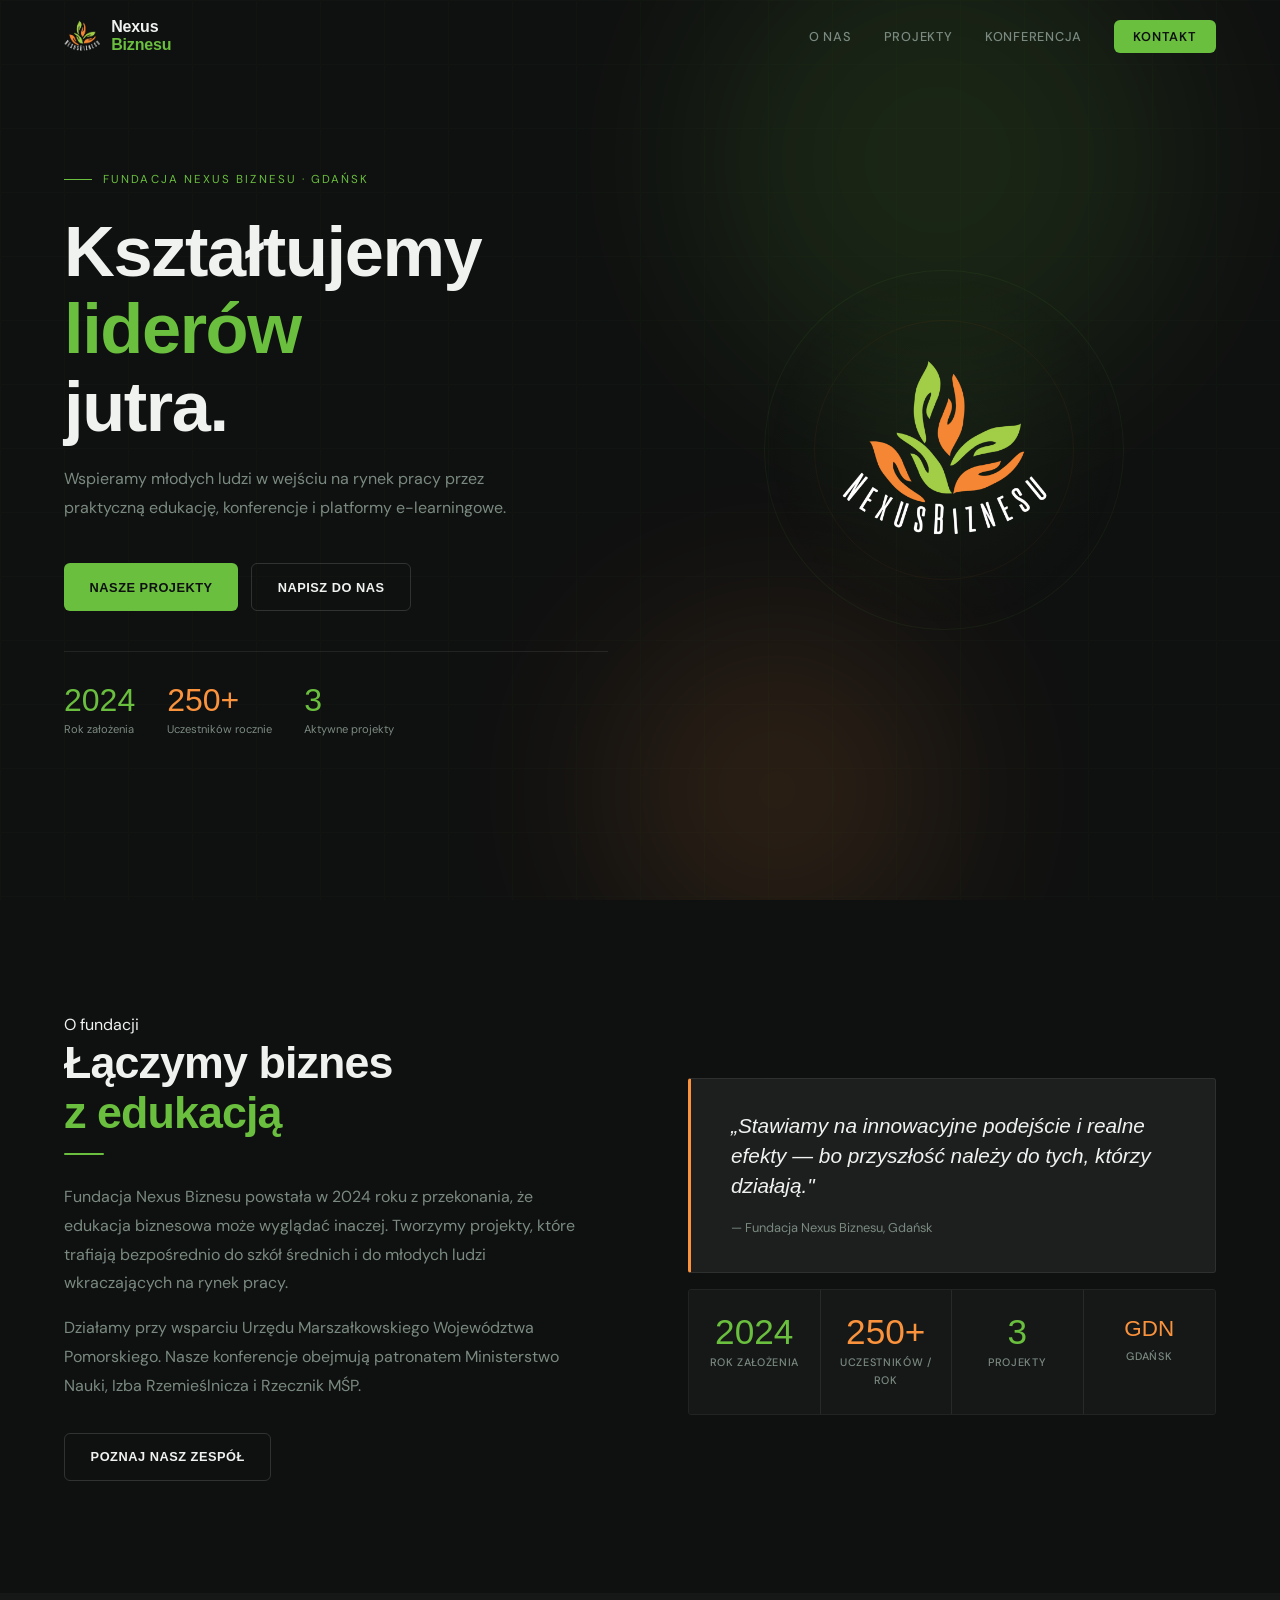
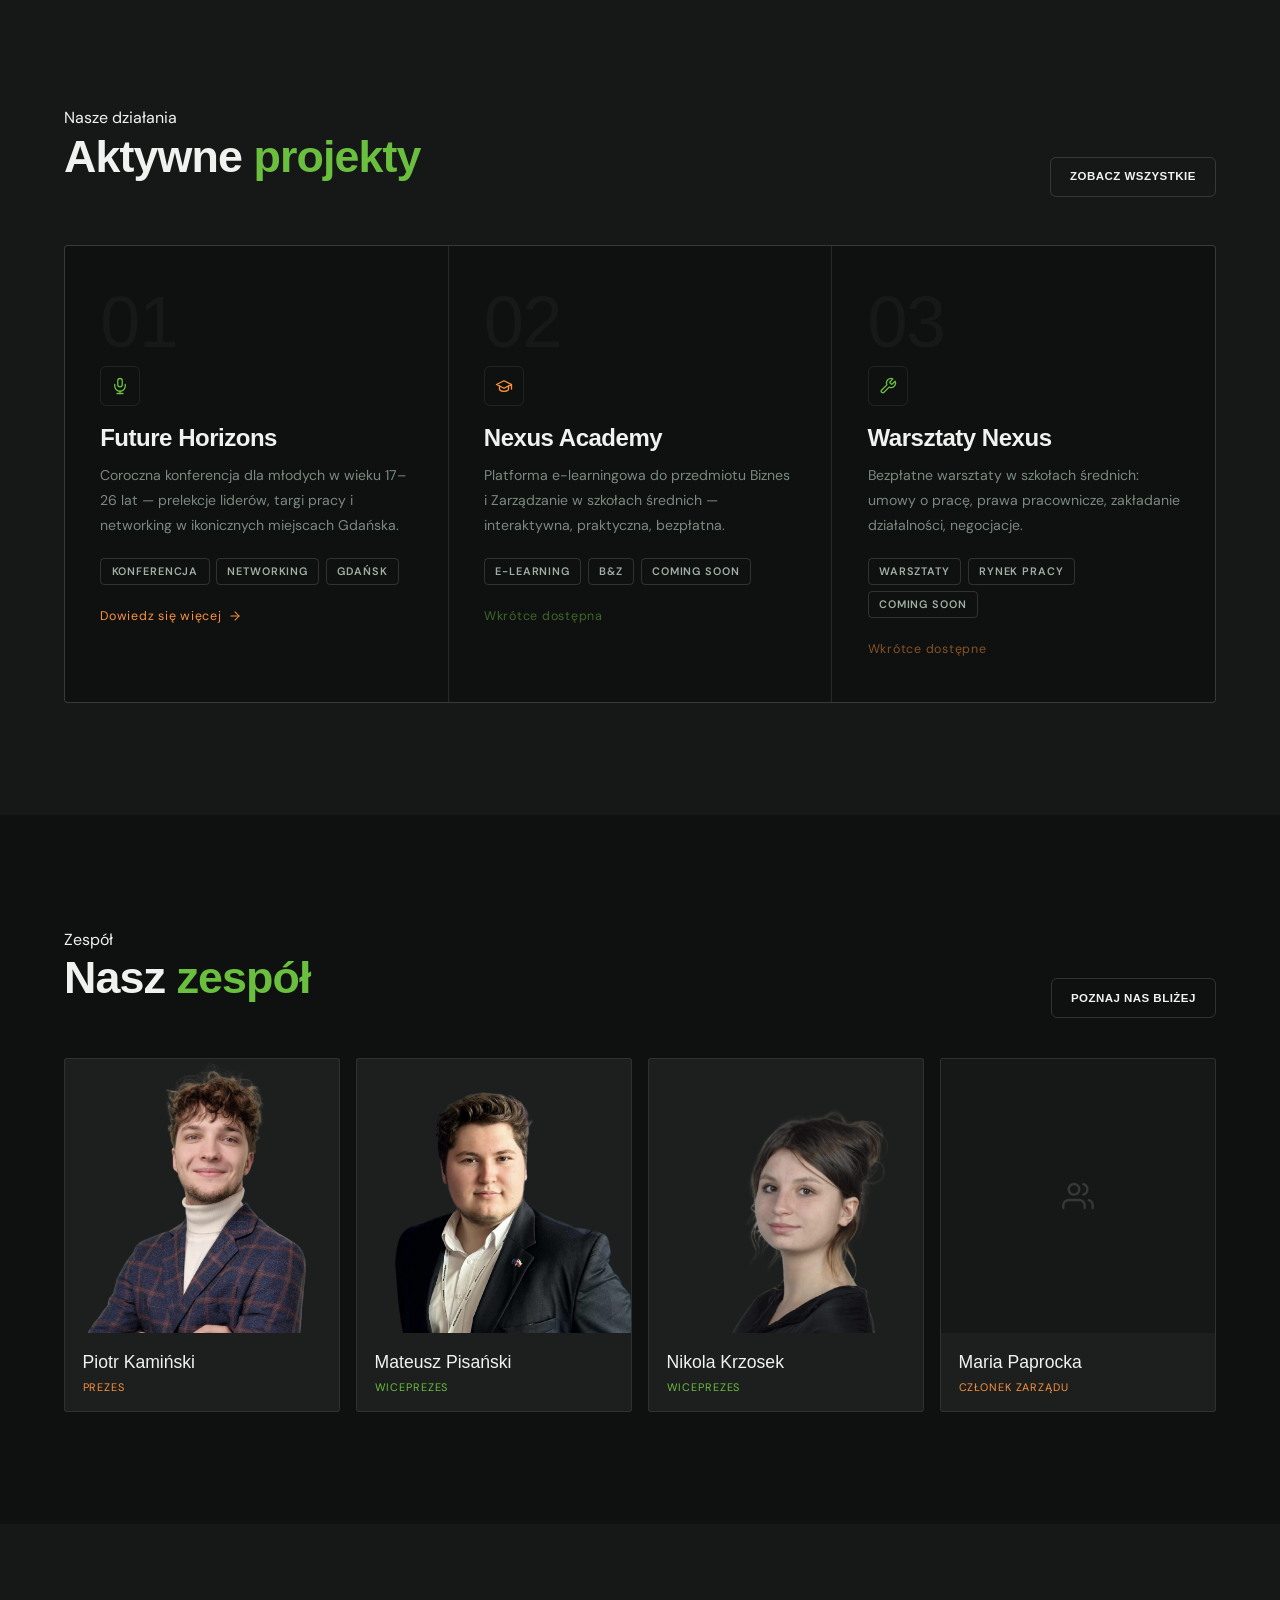
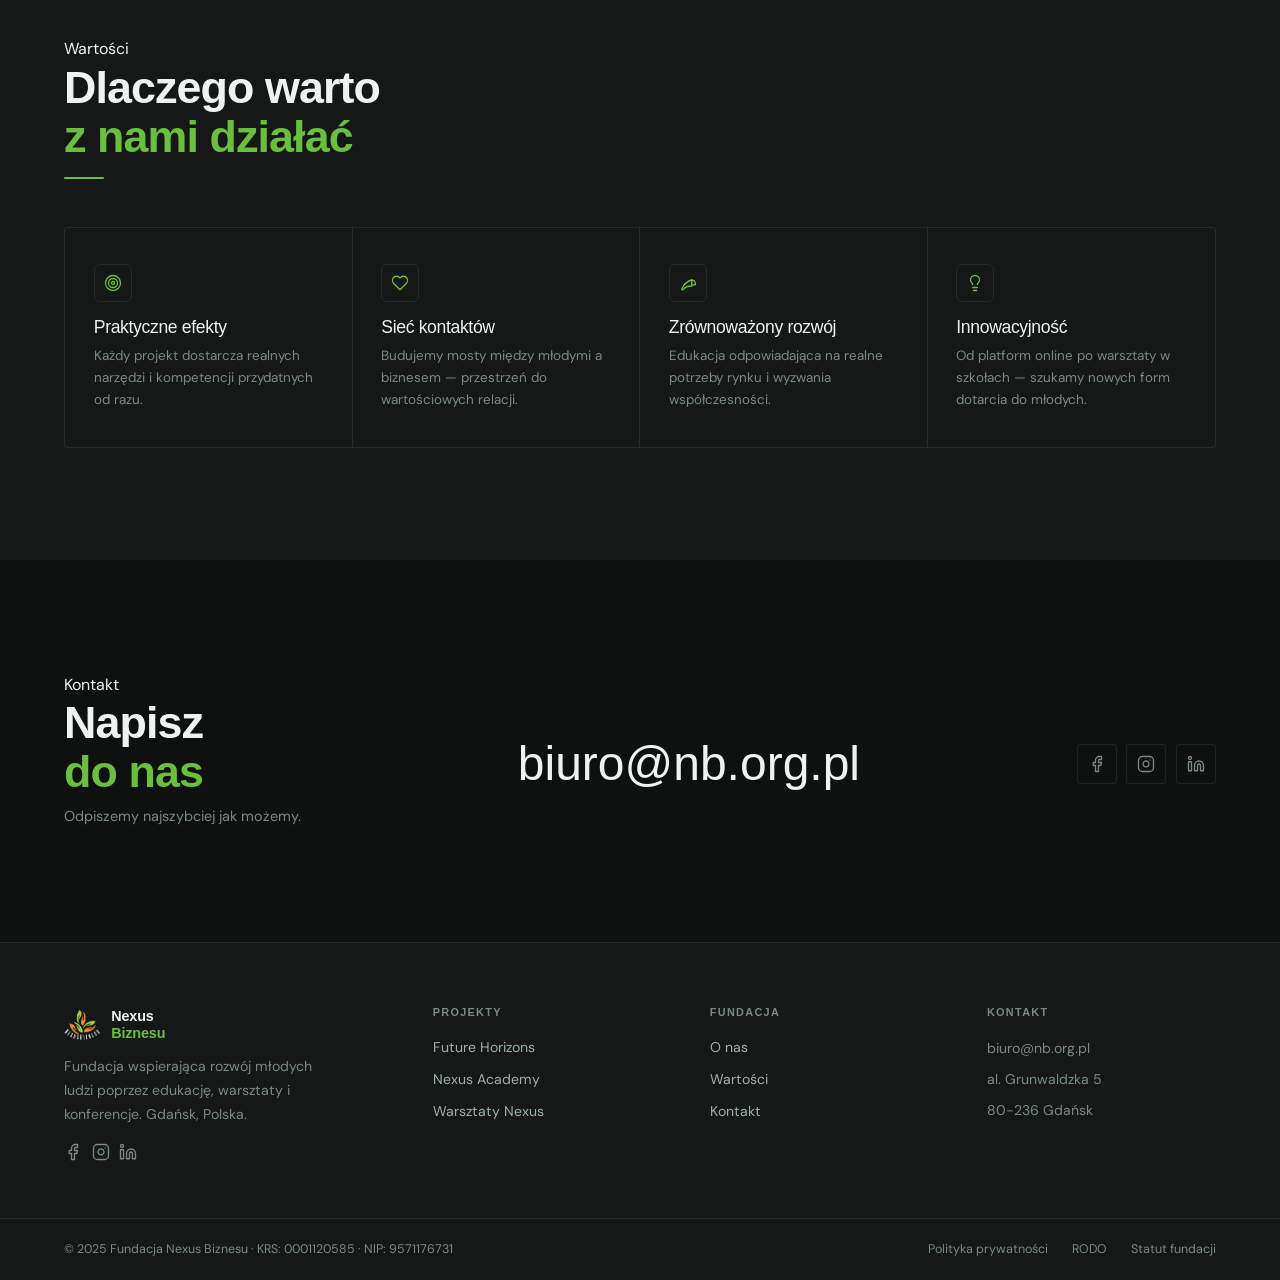
==== index.html @ d084f1e7 "visibility changes" ====
<!DOCTYPE html>
<html lang="pl">
<head>
  <meta charset="UTF-8" />
  <meta name="viewport" content="width=device-width, initial-scale=1.0" />
  <meta name="description" content="Kształtujemy liderów jutra poprzez praktyczną edukację, konferencje i warsztaty. Gdańsk." />
  <title>Fundacja Nexus Biznesu — Fundacja Nexus Biznesu</title>
  <link rel="preconnect" href="https://fonts.googleapis.com" />
  <link rel="preconnect" href="https://fonts.gstatic.com" crossorigin />
  <link href="https://fonts.googleapis.com/css2?family=Cormorant+Garamond:ital,wght@0,300;0,400;0,600;1,300;1,400&family=DM+Sans:opsz,wght@9..40,300;9..40,400;9..40,500&display=swap" rel="stylesheet" />
  <style>
/* ── RESET & VARS ── */
*, *::before, *::after { box-sizing: border-box; margin: 0; padding: 0; }

:root {
  /* Colors */
  --bg:        #0f1010;
  --surface:   #161818;
  --surface2:  #1d1f1f;
  --surface3:  #242626;
  --border:    rgba(255,255,255,0.08);
  --border2:   rgba(255,255,255,0.14);
  --text:      #f0f2f0;
  --muted:     #7a8a80;
  --muted2:    #a0b0a6;
  --green:     #6abf3e;
  --green-hi:  #7ed44e;
  --green-dim: rgba(106,191,62,0.08);
  --orange:    #fb923c;
  --orange-dim:rgba(251,146,60,0.09);

  /* Typography */
  --fd: 'Syne', sans-serif;
  --fb: 'DM Sans', sans-serif;

  /* Spacing */
  --radius: 6px;
  --radius-lg: 10px;
}

html { scroll-behavior: smooth; font-size: 16px; }

body {
  background: var(--bg);
  color: var(--text);
  font-family: var(--fb);
  font-size: 1rem;
  font-weight: 400;
  line-height: 1.65;
  overflow-x: hidden;
  -webkit-font-smoothing: antialiased;
}

::-webkit-scrollbar { width: 3px; }
::-webkit-scrollbar-track { background: var(--bg); }
::-webkit-scrollbar-thumb { background: var(--green); border-radius: 2px; }
::selection { background: var(--green); color: #0f1010; }

/* ── TYPOGRAPHY ── */
h1, h2, h3, h4, h5 { font-family: var(--fd); font-weight: 700; line-height: 1.1; letter-spacing: -.02em; }

h1 { font-size: clamp(2.8rem, 5.5vw, 5rem); margin-bottom: 1.25rem; }
h2 { font-size: clamp(1.9rem, 3.5vw, 2.8rem); margin-bottom: 1rem; }
h3 { font-size: 1.5rem; font-weight: 600; margin-bottom: .75rem; }
h4 { font-size: 1.1rem; font-weight: 600; margin-bottom: .5rem; }

h1 em, h2 em { font-style: normal; color: var(--green); }
h2 em.o { color: var(--orange); }

p { line-height: 1.75; }

/* ── ICON UTIL ── */
.icon {
  display: inline-flex; align-items: center; justify-content: center;
  flex-shrink: 0;
}
.icon svg {
  width: 100%; height: 100%;
  stroke: currentColor; fill: none;
  stroke-width: 1.75; stroke-linecap: round; stroke-linejoin: round;
}

/* ── NAV ── */
nav {
  position: fixed; top: 0; left: 0; right: 0; z-index: 200;
  display: flex; align-items: center; justify-content: space-between;
  padding: 1.1rem 4rem;
  transition: background .35s, border-color .35s, padding .25s;
  border-bottom: 1px solid transparent;
}
nav.scrolled {
  background: rgba(15,16,16,.95);
  backdrop-filter: blur(16px);
  border-bottom-color: var(--border);
  padding: .85rem 4rem;
}
.nav-logo { display: flex; align-items: center; gap: .7rem; text-decoration: none; }
.nav-logo img { height: 36px; width: 36px; object-fit: contain; transition: height .25s; }
nav.scrolled .nav-logo img { height: 30px; width: 30px; }
.nav-logo-text {
  font-family: var(--fd); font-size: 1rem; font-weight: 700;
  letter-spacing: -.01em; color: var(--text); line-height: 1.15;
}
.nav-logo-text span { color: var(--green); }

.nav-links { display: flex; align-items: center; gap: 2rem; list-style: none; }
.nav-links a {
  color: var(--muted); text-decoration: none;
  font-size: .8rem; font-weight: 500; letter-spacing: .06em; text-transform: uppercase;
  transition: color .2s;
}
.nav-links a:hover, .nav-links a.active { color: var(--text); }
.nav-links a.active { color: var(--green); }
.nav-cta {
  color: var(--text) !important;
  background: var(--green);
  padding: .5rem 1.2rem !important;
  border-radius: var(--radius) !important;
  color: #0f1010 !important;
  font-weight: 600 !important;
  transition: background .2s, transform .2s !important;
}
.nav-cta:hover { background: var(--green-hi) !important; transform: translateY(-1px); }

.hamburger { display: none; flex-direction: column; gap: 5px; cursor: pointer; background: none; border: none; padding: 4px; }
.hamburger span { width: 22px; height: 1.5px; background: var(--text); display: block; transition: .3s; }
.hamburger.open span:nth-child(1) { transform: rotate(45deg) translate(4px,4.5px); }
.hamburger.open span:nth-child(2) { opacity: 0; }
.hamburger.open span:nth-child(3) { transform: rotate(-45deg) translate(4px,-4.5px); }

.mobile-menu {
  display: none; position: fixed; inset: 0; z-index: 190;
  background: var(--bg); padding: 6rem 2rem 2rem;
  flex-direction: column;
}
.mobile-menu.open { display: flex; }
.mobile-menu a {
  color: var(--text); text-decoration: none;
  font-family: var(--fd); font-size: 2rem; font-weight: 700;
  padding: 1rem 0; border-bottom: 1px solid var(--border);
  transition: color .2s;
}
.mobile-menu a:hover { color: var(--green); }

/* ── LAYOUT ── */
.section { padding: 7rem 4rem; }
.section-alt { background: var(--surface); }

/* Eyebrow label */
.label {
  display: inline-flex; align-items: center; gap: .5rem;
  font-family: var(--fd); font-size: .7rem; font-weight: 700;
  letter-spacing: .14em; text-transform: uppercase;
  color: var(--green); margin-bottom: 1rem;
}
.label::before { content: ''; width: 18px; height: 1.5px; background: var(--green); flex-shrink: 0; }
.label.o { color: var(--orange); }
.label.o::before { background: var(--orange); }

.rule { width: 40px; height: 2px; background: var(--green); margin: 1rem 0 1.75rem; border-radius: 1px; }
.rule.o { background: var(--orange); }

/* ── BUTTONS ── */
.btn {
  display: inline-flex; align-items: center; gap: .5rem;
  text-decoration: none; font-family: var(--fd); font-size: .8rem;
  font-weight: 700; letter-spacing: .04em; text-transform: uppercase;
  padding: .8rem 1.6rem; border-radius: var(--radius);
  transition: all .2s; cursor: pointer; border: none; white-space: nowrap;
}
.btn-green  { background: var(--green); color: #0f1010; }
.btn-green:hover  { background: var(--green-hi); transform: translateY(-1px); box-shadow: 0 6px 20px rgba(106,191,62,.2); }
.btn-orange { background: var(--orange); color: #0f1010; }
.btn-orange:hover { background: #fba870; transform: translateY(-1px); box-shadow: 0 6px 20px rgba(251,146,60,.25); }
.btn-ghost  { background: transparent; color: var(--text); border: 1px solid var(--border2); }
.btn-ghost:hover  { border-color: var(--muted); background: var(--surface2); }
.btn-outline-green { background: transparent; color: var(--green); border: 1px solid rgba(106,191,62,.35); }
.btn-outline-green:hover { background: var(--green-dim); }

/* ── TAG CHIP ── */
.tag {
  display: inline-block; font-size: .68rem; font-weight: 600;
  letter-spacing: .08em; text-transform: uppercase;
  padding: .22rem .65rem; border: 1px solid var(--border2);
  border-radius: 4px; color: var(--muted2);
}

/* ── PAGE HERO (subpages) ── */
.page-hero { padding: 10rem 4rem 5rem; position: relative; overflow: hidden; }
.page-hero-bg { position: absolute; inset: 0; }
.page-hero-grid {
  position: absolute; inset: 0; opacity: .025;
  background-image:
    linear-gradient(var(--green) 1px, transparent 1px),
    linear-gradient(90deg, var(--green) 1px, transparent 1px);
  background-size: 48px 48px;
}
.page-hero-inner { position: relative; z-index: 2; max-width: 720px; }
.breadcrumb {
  display: flex; align-items: center; gap: .5rem;
  font-size: .75rem; font-weight: 500; letter-spacing: .06em; text-transform: uppercase;
  color: var(--muted); margin-bottom: 1.5rem;
}
.breadcrumb a { color: var(--muted); text-decoration: none; transition: color .2s; }
.breadcrumb a:hover { color: var(--green); }
.breadcrumb .sep { color: var(--border2); }

/* ── CARD BASE ── */
.card {
  background: var(--surface2); border: 1px solid var(--border);
  border-radius: var(--radius-lg); transition: border-color .25s, transform .25s;
}
.card:hover { border-color: var(--border2); }

/* ── SOC ICON BTN ── */
.soc-icon-btn {
  display: flex; align-items: center; justify-content: center;
  width: 38px; height: 38px;
  border: 1px solid var(--border); border-radius: var(--radius);
  color: var(--muted); text-decoration: none; transition: all .2s;
}
.soc-icon-btn:hover { border-color: var(--green); color: var(--green); background: var(--green-dim); }

/* ── STAT BOX ── */
.stat-num { font-family: var(--fd); font-size: 2.4rem; font-weight: 700; color: var(--green); line-height: 1; }
.stat-num.o { color: var(--orange); }
.stat-lbl { font-size: .72rem; font-weight: 500; color: var(--muted); margin-top: .3rem; letter-spacing: .06em; text-transform: uppercase; }

/* ── FOOTER ── */
footer { background: var(--surface); border-top: 1px solid var(--border); }
.footer-main {
  display: grid; grid-template-columns: 1.4fr 1fr 1fr 1fr;
  gap: 3rem; padding: 4rem 4rem 3rem;
}
.footer-brand p { font-size: .88rem; color: var(--muted); line-height: 1.7; max-width: 260px; margin-top: .8rem; }
.footer-col h5 {
  font-family: var(--fd); font-size: .68rem; font-weight: 700;
  text-transform: uppercase; letter-spacing: .12em;
  color: var(--muted); margin-bottom: 1.1rem;
}
.footer-col a {
  display: block; color: var(--muted2); text-decoration: none;
  font-size: .88rem; margin-bottom: .55rem; transition: color .2s;
}
.footer-col a:hover { color: var(--green); }
.footer-col p { font-size: .88rem; color: var(--muted); margin-bottom: .4rem; }
.footer-bottom {
  padding: 1.25rem 4rem; border-top: 1px solid var(--border);
  display: flex; justify-content: space-between; align-items: center;
  flex-wrap: wrap; gap: 1rem;
}
.footer-bottom p { font-size: .78rem; color: var(--muted); }
.footer-legal { display: flex; gap: 1.5rem; }
.footer-legal a { font-size: .78rem; color: var(--muted); text-decoration: none; transition: color .2s; }
.footer-legal a:hover { color: var(--text); }

/* ── ANIMATIONS ── */
.reveal { opacity: 0; transform: translateY(24px); transition: opacity .7s cubic-bezier(.22,1,.36,1), transform .7s cubic-bezier(.22,1,.36,1); }
.reveal.d1 { transition-delay: .1s; }
.reveal.d2 { transition-delay: .2s; }
.reveal.d3 { transition-delay: .3s; }
.reveal.d4 { transition-delay: .4s; }
.reveal.visible { opacity: 1; transform: translateY(0); }

/* ── RESPONSIVE ── */
@media (max-width: 1024px) {
  .footer-main { grid-template-columns: 1fr 1fr; }
}
@media (max-width: 900px) {
  nav { padding: 1rem 1.5rem; }
  nav.scrolled { padding: .75rem 1.5rem; }
  .nav-links { display: none; }
  .hamburger { display: flex; }
  .section { padding: 5rem 1.5rem; }
  .page-hero { padding: 8rem 1.5rem 4rem; }
  .footer-main { grid-template-columns: 1fr 1fr; padding: 3rem 1.5rem; }
  .footer-bottom { padding: 1.25rem 1.5rem; flex-direction: column; align-items: flex-start; }
}
@media (max-width: 540px) {
  .footer-main { grid-template-columns: 1fr; }
}


#hero { min-height:100vh; position:relative; display:flex; align-items:center; padding:0 4rem; overflow:hidden; }
.orb { position:absolute; border-radius:50%; filter:blur(90px); opacity:.12; pointer-events:none; }
.orb-1 { width:480px;height:480px;background:var(--green);top:-80px;right:8%; animation:drift1 14s ease-in-out infinite; }
.orb-2 { width:340px;height:340px;background:var(--orange);bottom:-60px;right:26%; animation:drift2 18s ease-in-out infinite; }
@keyframes drift1{0%,100%{transform:translate(0,0)}50%{transform:translate(28px,-38px)}}
@keyframes drift2{0%,100%{transform:translate(0,0)}50%{transform:translate(-38px,28px)}}
.hero-grid { position:absolute;inset:0;opacity:.018;background-image:linear-gradient(rgba(106,191,62,1) 1px,transparent 1px),linear-gradient(90deg,rgba(106,191,62,1) 1px,transparent 1px);background-size:64px 64px; }
.hero-inner { position:relative;z-index:2;display:grid;grid-template-columns:1fr 1fr;gap:4rem;align-items:center;max-width:1200px;width:100%; }
.hero-eyebrow { display:inline-flex;align-items:center;gap:.7rem;font-size:.72rem;letter-spacing:.18em;text-transform:uppercase;color:var(--green);margin-bottom:1.5rem; }
.hero-eyebrow::before { content:'';width:28px;height:1px;background:var(--green); }
.hero-desc { font-size:1rem;color:var(--muted);max-width:460px;line-height:1.8;margin-bottom:2.5rem; }
.hero-actions { display:flex;gap:.8rem;flex-wrap:wrap; }
.hero-logo-wrap { display:flex;align-items:center;justify-content:center;position:relative; }
.hero-logo-bg { position:absolute;width:360px;height:360px;border-radius:50%;background:radial-gradient(circle,rgba(106,191,62,.06) 0%,transparent 70%);border:1px solid rgba(106,191,62,.07);animation:pulse 5s ease-in-out infinite; }
.hero-logo-bg2 { position:absolute;width:260px;height:260px;border-radius:50%;border:1px solid rgba(232,98,26,.06);animation:pulse 7s ease-in-out infinite reverse; }
@keyframes pulse{0%,100%{transform:scale(1)}50%{transform:scale(1.04)}}
.hero-logo-img { width:210px;height:210px;object-fit:contain;position:relative;z-index:2; }
.hero-stats { display:flex;gap:2rem;margin-top:2.5rem;padding-top:2rem;border-top:1px solid var(--border);flex-wrap:wrap; }
.hero-stat-num { font-family:var(--fd);font-size:2rem;font-weight:300;color:var(--green);line-height:1; }
.hero-stat-num.o { color:var(--orange); }
.hero-stat-label { font-size:.7rem;color:var(--muted);margin-top:.2rem; }

.about-grid { display:grid;grid-template-columns:1fr 1fr;gap:6rem;align-items:center; }
.about-body p { color:var(--muted);margin-bottom:1rem;line-height:1.8; }
.about-body p:last-of-type { margin-bottom:2rem; }
.about-quote-card { background:var(--surface2);border:1px solid var(--border);border-left:3px solid var(--orange);padding:2rem 2rem 2rem 2.5rem;border-radius:3px; }
.about-quote-card blockquote { font-family:var(--fd);font-size:1.3rem;font-style:italic;font-weight:300;line-height:1.45;color:var(--text);margin-bottom:.8rem; }
.about-quote-card cite { font-size:.8rem;color:var(--muted);font-style:normal; }
.stats-row { display:grid;grid-template-columns:repeat(4,1fr);border:1px solid var(--border);border-radius:3px;overflow:hidden;margin-top:1rem; }
.stat-box { padding:1.5rem 1rem;text-align:center;background:var(--surface);border-right:1px solid var(--border); }
.stat-box:last-child { border-right:none; }
.stat-num { font-family:var(--fd);font-size:2.2rem;font-weight:300;color:var(--green);line-height:1; }
.stat-num.o { color:var(--orange); }
.stat-lbl { font-size:.68rem;color:var(--muted);margin-top:.3rem;letter-spacing:.06em; }

.projects-grid { display:grid;grid-template-columns:repeat(3,1fr);gap:1px;background:var(--border);border:1px solid var(--border);border-radius:4px;overflow:hidden; }
.project-card { background:var(--bg);padding:2.5rem 2.2rem;position:relative;overflow:hidden;transition:background .3s; }
.project-card:hover { background:var(--surface2); }
.project-accent-line { position:absolute;top:0;left:0;right:0;height:2px;transform:scaleX(0);transform-origin:left;transition:transform .45s cubic-bezier(.22,1,.36,1); }
.project-card:hover .project-accent-line { transform:scaleX(1); }
.green-line { background:var(--green); } .orange-line { background:var(--orange); }
.project-num { font-family:var(--fd);font-size:4.5rem;font-weight:300;color:rgba(255,255,255,.035);line-height:1;margin-bottom:.5rem;letter-spacing:-.02em; }
.project-icon-wrap { width:40px;height:40px;border:1px solid var(--border);border-radius:6px;display:flex;align-items:center;justify-content:center;color:var(--green);margin-bottom:1.2rem; }
.project-card p { color:var(--muted);font-size:.88rem;line-height:1.75; }
.project-tags { display:flex;flex-wrap:wrap;gap:.4rem;margin-top:1.3rem; }
.project-link { display:inline-flex;align-items:center;gap:.4rem;margin-top:1.3rem;font-size:.78rem;text-decoration:none;letter-spacing:.06em;transition:gap .25s; }
.project-link.g { color:var(--green); } .project-link.o { color:var(--orange); }
.project-link:hover { gap:.7rem; }

.values-grid { display:grid;grid-template-columns:repeat(4,1fr);gap:0;border:1px solid var(--border);border-radius:3px;overflow:hidden;margin-top:3rem; }
.value-card { padding:2.2rem 1.8rem;border-right:1px solid var(--border);transition:background .3s; }
.value-card:last-child { border-right:none; }
.value-card:hover { background:var(--surface2); }
.value-icon-wrap { width:38px;height:38px;border:1px solid var(--border);border-radius:6px;display:flex;align-items:center;justify-content:center;color:var(--green);margin-bottom:1rem; }
.value-card h4 { font-family:var(--fd);font-size:1.1rem;font-weight:400;margin-bottom:.5rem; }
.value-card p { font-size:.84rem;color:var(--muted);line-height:1.65; }

.tt-grid { display:grid;grid-template-columns:repeat(4,1fr);gap:1rem;margin-top:2.5rem; }
.tt-card { background:var(--surface2);border:1px solid var(--border);border-radius:3px;overflow:hidden;transition:border-color .3s,transform .3s; }
.tt-card:hover { border-color:rgba(106,191,62,.3);transform:translateY(-3px); }
.tt-photo { width:100%;aspect-ratio:1/1;object-fit:cover;object-position:top;display:block;filter:grayscale(15%);transition:filter .3s; }
.tt-ph { width:100%;aspect-ratio:1/1;background:var(--surface);display:flex;align-items:center;justify-content:center;color:var(--border2); }
.tt-wrap { overflow:hidden; }
.tt-card:hover .tt-photo { filter:grayscale(0); }
.tt-info { padding:.9rem 1.1rem; }
.tt-name { font-family:var(--fd);font-size:1.1rem;font-weight:400;margin-bottom:.15rem; }
.tt-role { font-size:.68rem;color:var(--green);letter-spacing:.08em;text-transform:uppercase; }
.tt-role.o { color:var(--orange); }

.contact-strip { display:flex;align-items:center;justify-content:space-between;gap:2rem;flex-wrap:wrap; }
.contact-email-big { font-family:var(--fd);font-size:clamp(1.8rem,4vw,3rem);font-weight:300;color:var(--text);text-decoration:none;transition:color .2s; }
.contact-email-big:hover { color:var(--green); }
.soc-icon-row { display:flex;gap:.6rem; }
.soc-icon-btn { display:flex;align-items:center;justify-content:center;width:40px;height:40px;border:1px solid var(--border);border-radius:3px;color:var(--muted);text-decoration:none;transition:all .2s; }
.soc-icon-btn:hover { border-color:var(--green);color:var(--green); }

@media(max-width:900px){
  #hero{padding:0 1.5rem;}
  .hero-inner{grid-template-columns:1fr;gap:2.5rem;padding-top:6rem;}
  .hero-logo-wrap{order:-1;}.hero-logo-img{width:140px;height:140px;}
  .hero-logo-bg{width:220px;height:220px;}.hero-logo-bg2{width:160px;height:160px;}
  .about-grid{grid-template-columns:1fr;gap:3rem;}
  .projects-grid{grid-template-columns:1fr;}
  .values-grid{grid-template-columns:1fr 1fr;}
  .stats-row{grid-template-columns:1fr 1fr;}
  .tt-grid{grid-template-columns:1fr 1fr;}
  .contact-strip{flex-direction:column;align-items:flex-start;}
}
@media(max-width:540px){h1{font-size:2.6rem;}.values-grid{grid-template-columns:1fr;}.hero-logo-img{width:110px;height:110px;}}

  </style>
</head>
<body>
<nav id="navbar">
  <a href="index.html" class="nav-logo">
    <img src="img/logo-light.png" alt="Nexus Biznesu logo" />
    <div class="nav-logo-text">Nexus<br><span>Biznesu</span></div>
  </a>
  <ul class="nav-links">
    <li><a href="o-nas.html">O nas</a></li>
    <li><a href="projekty.html">Projekty</a></li>
    <li><a href="future-horizons.html">Konferencja</a></li>
    <li><a href="kontakt.html" class="nav-cta">Kontakt</a></li>
  </ul>
  <button class="hamburger" id="hamburger" aria-label="Menu" onclick="toggleNav()">
    <span></span><span></span><span></span>
  </button>
</nav>
<div class="mobile-menu" id="mobileMenu">
  <a href="index.html" onclick="closeNav()">Strona główna</a>
  <a href="o-nas.html" onclick="closeNav()">O nas</a>
  <a href="projekty.html" onclick="closeNav()">Projekty</a>
  <a href="future-horizons.html" onclick="closeNav()">Konferencja</a>
  <a href="kontakt.html" onclick="closeNav()">Kontakt</a>
</div>

<section id="hero">
  <div class="orb orb-1"></div><div class="orb orb-2"></div>
  <div class="hero-grid"></div>
  <div class="hero-inner">
    <div>
      <div class="hero-eyebrow reveal">Fundacja Nexus Biznesu · Gdańsk</div>
      <h1 class="reveal d1">Kształtujemy<br><em>liderów</em><br>jutra.</h1>
      <p class="hero-desc reveal d2">Wspieramy młodych ludzi w wejściu na rynek pracy przez praktyczną edukację, konferencje i platformy e-learningowe.</p>
      <div class="hero-actions reveal d3">
        <a href="projekty.html" class="btn btn-green">Nasze projekty</a>
        <a href="kontakt.html" class="btn btn-ghost">Napisz do nas</a>
      </div>
      <div class="hero-stats reveal d4">
        <div><div class="hero-stat-num">2024</div><div class="hero-stat-label">Rok założenia</div></div>
        <div><div class="hero-stat-num o">250+</div><div class="hero-stat-label">Uczestników rocznie</div></div>
        <div><div class="hero-stat-num">3</div><div class="hero-stat-label">Aktywne projekty</div></div>
      </div>
    </div>
    <div class="hero-logo-wrap reveal d2">
      <div class="hero-logo-bg"></div><div class="hero-logo-bg2"></div>
      <img src="img/logo-light.png" alt="Nexus Biznesu" class="hero-logo-img" />
    </div>
  </div>
</section>

<section id="about" class="section">
  <div class="about-grid">
    <div class="about-body">
      <span class="section-eyebrow reveal">O fundacji</span>
      <h2 class="reveal d1">Łączymy biznes<br><em>z edukacją</em></h2>
      <div class="rule reveal d1"></div>
      <p class="reveal d2">Fundacja Nexus Biznesu powstała w 2024 roku z przekonania, że edukacja biznesowa może wyglądać inaczej. Tworzymy projekty, które trafiają bezpośrednio do szkół średnich i do młodych ludzi wkraczających na rynek pracy.</p>
      <p class="reveal d2">Działamy przy wsparciu Urzędu Marszałkowskiego Województwa Pomorskiego. Nasze konferencje obejmują patronatem Ministerstwo Nauki, Izba Rzemieślnicza i Rzecznik MŚP.</p>
      <a href="o-nas.html" class="btn btn-ghost reveal d3">Poznaj nasz zespół</a>
    </div>
    <div class="reveal d2">
      <div class="about-quote-card">
        <blockquote>„Stawiamy na innowacyjne podejście i realne efekty — bo przyszłość należy do tych, którzy działają."</blockquote>
        <cite>— Fundacja Nexus Biznesu, Gdańsk</cite>
      </div>
      <div class="stats-row">
        <div class="stat-box"><div class="stat-num">2024</div><div class="stat-lbl">Rok założenia</div></div>
        <div class="stat-box"><div class="stat-num o">250+</div><div class="stat-lbl">Uczestników / rok</div></div>
        <div class="stat-box"><div class="stat-num">3</div><div class="stat-lbl">Projekty</div></div>
        <div class="stat-box"><div class="stat-num o" style="font-size:1.4rem;line-height:1.3">GDN</div><div class="stat-lbl">Gdańsk</div></div>
      </div>
    </div>
  </div>
</section>

<section id="projects" class="section section-alt">
  <div style="display:flex;justify-content:space-between;align-items:flex-end;margin-bottom:3rem;flex-wrap:wrap;gap:1rem;">
    <div>
      <span class="section-eyebrow o reveal">Nasze działania</span>
      <h2 class="reveal d1">Aktywne <em>projekty</em></h2>
    </div>
    <a href="projekty.html" class="btn btn-ghost reveal" style="font-size:.72rem;padding:.6rem 1.2rem;">Zobacz wszystkie</a>
  </div>
  <div class="projects-grid reveal d1">
    <div class="project-card">
      <div class="project-accent-line orange-line"></div>
      <div class="project-num">01</div>
      <div class="project-icon-wrap"><span class="icon" style="width:18px;height:18px"><svg viewBox="0 0 24 24"><rect x="9" y="2" width="6" height="11" rx="3"/><path d="M19 10v2a7 7 0 0 1-14 0v-2"/><line x1="12" y1="19" x2="12" y2="22"/><line x1="8" y1="22" x2="16" y2="22"/></svg></span></div>
      <h3>Future Horizons</h3>
      <p>Coroczna konferencja dla młodych w wieku 17–26 lat — prelekcje liderów, targi pracy i networking w ikonicznych miejscach Gdańska.</p>
      <div class="project-tags"><span class="tag">Konferencja</span><span class="tag">Networking</span><span class="tag">Gdańsk</span></div>
      <a href="future-horizons.html" class="project-link o">Dowiedz się więcej <span class="icon" style="width:14px;height:14px"><svg viewBox="0 0 24 24"><line x1="5" y1="12" x2="19" y2="12"/><polyline points="12 5 19 12 12 19"/></svg></span></a>
    </div>
    <div class="project-card">
      <div class="project-accent-line green-line"></div>
      <div class="project-num">02</div>
      <div class="project-icon-wrap" style="color:var(--orange)"><span class="icon" style="width:18px;height:18px"><svg viewBox="0 0 24 24"><path d="M22 10v6M2 10l10-5 10 5-10 5z"/><path d="M6 12v5c3 3 9 3 12 0v-5"/></svg></span></div>
      <h3>Nexus Academy</h3>
      <p>Platforma e-learningowa do przedmiotu Biznes i Zarządzanie w szkołach średnich — interaktywna, praktyczna, bezpłatna.</p>
      <div class="project-tags"><span class="tag">E-learning</span><span class="tag">B&amp;Z</span><span class="tag">Coming soon</span></div>
      <span class="project-link g" style="cursor:default;opacity:.5;">Wkrótce dostępna</span>
    </div>
    <div class="project-card">
      <div class="project-accent-line orange-line"></div>
      <div class="project-num">03</div>
      <div class="project-icon-wrap"><span class="icon" style="width:18px;height:18px"><svg viewBox="0 0 24 24"><path d="M14.7 6.3a1 1 0 0 0 0 1.4l1.6 1.6a1 1 0 0 0 1.4 0l3.77-3.77a6 6 0 0 1-7.94 7.94l-6.91 6.91a2.12 2.12 0 0 1-3-3l6.91-6.91a6 6 0 0 1 7.94-7.94l-3.76 3.76z"/></svg></span></div>
      <h3>Warsztaty Nexus</h3>
      <p>Bezpłatne warsztaty w szkołach średnich: umowy o pracę, prawa pracownicze, zakładanie działalności, negocjacje.</p>
      <div class="project-tags"><span class="tag">Warsztaty</span><span class="tag">Rynek pracy</span><span class="tag">Coming soon</span></div>
      <span class="project-link o" style="cursor:default;opacity:.5;">Wkrótce dostępne</span>
    </div>
  </div>
</section>

<section class="section">
  <div style="display:flex;justify-content:space-between;align-items:flex-end;margin-bottom:0;flex-wrap:wrap;gap:1rem;">
    <div>
      <span class="section-eyebrow reveal">Zespół</span>
      <h2 class="reveal d1">Nasz <em>zespół</em></h2>
    </div>
    <a href="o-nas.html" class="btn btn-ghost reveal" style="font-size:.72rem;padding:.6rem 1.2rem;">Poznaj nas bliżej</a>
  </div>
  <div class="tt-grid reveal d2">
    <div class="tt-card"><div class="tt-wrap"><img src="img/team_piotr.png" alt="Piotr Kamiński" class="tt-photo" /></div><div class="tt-info"><div class="tt-name">Piotr Kamiński</div><div class="tt-role o">Prezes</div></div></div>
    <div class="tt-card"><div class="tt-wrap"><img src="img/team_mateusz.png" alt="Mateusz Pisański" class="tt-photo" /></div><div class="tt-info"><div class="tt-name">Mateusz Pisański</div><div class="tt-role">Wiceprezes</div></div></div>
    <div class="tt-card"><div class="tt-wrap"><img src="img/team_nikola.png" alt="Nikola Krzosek" class="tt-photo" /></div><div class="tt-info"><div class="tt-name">Nikola Krzosek</div><div class="tt-role">Wiceprezes</div></div></div>
    <div class="tt-card"><div class="tt-wrap"><div class="tt-ph"><span class="icon" style="width:32px;height:32px"><svg viewBox="0 0 24 24"><path d="M17 21v-2a4 4 0 0 0-4-4H5a4 4 0 0 0-4 4v2"/><circle cx="9" cy="7" r="4"/><path d="M23 21v-2a4 4 0 0 0-3-3.87"/><path d="M16 3.13a4 4 0 0 1 0 7.75"/></svg></span></div></div><div class="tt-info"><div class="tt-name">Maria Paprocka</div><div class="tt-role o">Członek Zarządu</div></div></div>
  </div>
</section>

<section id="values" class="section section-alt">
  <div style="max-width:600px">
    <span class="section-eyebrow reveal">Wartości</span>
    <h2 class="reveal d1">Dlaczego warto<br><em class="g">z nami działać</em></h2>
    <div class="rule reveal d1"></div>
  </div>
  <div class="values-grid reveal d2">
    <div class="value-card"><div class="value-icon-wrap"><span class="icon" style="width:18px;height:18px"><svg viewBox="0 0 24 24"><circle cx="12" cy="12" r="10"/><circle cx="12" cy="12" r="6"/><circle cx="12" cy="12" r="2"/></svg></span></div><h4>Praktyczne efekty</h4><p>Każdy projekt dostarcza realnych narzędzi i kompetencji przydatnych od razu.</p></div>
    <div class="value-card"><div class="value-icon-wrap"><span class="icon" style="width:18px;height:18px"><svg viewBox="0 0 24 24"><path d="M20.42 4.58a5.4 5.4 0 0 0-7.65 0l-.77.78-.77-.78a5.4 5.4 0 0 0-7.65 0C1.46 6.7 1.33 10.28 4 13l8 8 8-8c2.67-2.72 2.54-6.3.42-8.42z"/></svg></span></div><h4>Sieć kontaktów</h4><p>Budujemy mosty między młodymi a biznesem — przestrzeń do wartościowych relacji.</p></div>
    <div class="value-card"><div class="value-icon-wrap"><span class="icon" style="width:18px;height:18px"><svg viewBox="0 0 24 24"><path d="M17 8C8 10 5.9 16.17 3.82 19.58A1 1 0 0 0 5 21a1 1 0 0 0 .79-.39C7.81 17.89 11.5 16 17 16V8z"/><path d="M17 8C22 8 22 14 22 14s-4 0-5.34 2"/></svg></span></div><h4>Zrównoważony rozwój</h4><p>Edukacja odpowiadająca na realne potrzeby rynku i wyzwania współczesności.</p></div>
    <div class="value-card"><div class="value-icon-wrap"><span class="icon" style="width:18px;height:18px"><svg viewBox="0 0 24 24"><line x1="9" y1="18" x2="15" y2="18"/><line x1="10" y1="22" x2="14" y2="22"/><path d="M15.09 14c.18-.98.65-1.74 1.41-2.5A4.65 4.65 0 0 0 18 8 6 6 0 0 0 6 8c0 1 .23 2.23 1.5 3.5A4.61 4.61 0 0 1 8.91 14"/></svg></span></div><h4>Innowacyjność</h4><p>Od platform online po warsztaty w szkołach — szukamy nowych form dotarcia do młodych.</p></div>
  </div>
</section>

<section class="section">
  <span class="section-eyebrow o reveal">Kontakt</span>
  <div class="contact-strip reveal d1">
    <div>
      <h2 style="margin-bottom:.5rem;">Napisz<br><em>do nas</em></h2>
      <p style="color:var(--muted);font-size:.9rem;">Odpiszemy najszybciej jak możemy.</p>
    </div>
    <a href="mailto:biuro@nb.org.pl" class="contact-email-big">biuro@nb.org.pl</a>
    <div class="soc-icon-row">
      <a href="https://www.facebook.com/nexusbiznesu" target="_blank" rel="noopener" class="soc-icon-btn" title="Facebook"><span class="icon" style="width:18px;height:18px"><svg viewBox="0 0 24 24"><path d="M18 2h-3a5 5 0 0 0-5 5v3H7v4h3v8h4v-8h3l1-4h-4V7a1 1 0 0 1 1-1h3z"/></svg></span></a>
      <a href="https://www.instagram.com/nexusbiznesu/" target="_blank" rel="noopener" class="soc-icon-btn" title="Instagram"><span class="icon" style="width:18px;height:18px"><svg viewBox="0 0 24 24"><rect x="2" y="2" width="20" height="20" rx="5" ry="5"/><path d="M16 11.37A4 4 0 1 1 12.63 8 4 4 0 0 1 16 11.37z"/><line x1="17.5" y1="6.5" x2="17.51" y2="6.5"/></svg></span></a>
      <a href="https://www.linkedin.com/company/fundacja-nexus-biznesu" target="_blank" rel="noopener" class="soc-icon-btn" title="LinkedIn"><span class="icon" style="width:18px;height:18px"><svg viewBox="0 0 24 24"><path d="M16 8a6 6 0 0 1 6 6v7h-4v-7a2 2 0 0 0-2-2 2 2 0 0 0-2 2v7h-4v-7a6 6 0 0 1 6-6z"/><rect x="2" y="9" width="4" height="12"/><circle cx="4" cy="4" r="2"/></svg></span></a>
    </div>
  </div>
</section>

<footer>
  <div class="footer-main">
    <div class="footer-brand">
      <a href="index.html" class="nav-logo">
        <img src="img/logo-light.png" alt="Nexus Biznesu" style="height:36px;width:36px" />
        <div class="nav-logo-text" style="font-size:.9rem">Nexus<br><span>Biznesu</span></div>
      </a>
      <p>Fundacja wspierająca rozwój młodych ludzi poprzez edukację, warsztaty i konferencje. Gdańsk, Polska.</p>
      <div style="display:flex;gap:.6rem;margin-top:1rem;">
        <a href="https://www.facebook.com/nexusbiznesu" target="_blank" rel="noopener" style="color:var(--muted);transition:color .2s;" onmouseover="this.style.color='var(--green)'" onmouseout="this.style.color='var(--muted)'"><span class="icon" style="width:18px;height:18px"><svg viewBox="0 0 24 24"><path d="M18 2h-3a5 5 0 0 0-5 5v3H7v4h3v8h4v-8h3l1-4h-4V7a1 1 0 0 1 1-1h3z"/></svg></span></a>
        <a href="https://www.instagram.com/nexusbiznesu/" target="_blank" rel="noopener" style="color:var(--muted);transition:color .2s;" onmouseover="this.style.color='var(--green)'" onmouseout="this.style.color='var(--muted)'"><span class="icon" style="width:18px;height:18px"><svg viewBox="0 0 24 24"><rect x="2" y="2" width="20" height="20" rx="5" ry="5"/><path d="M16 11.37A4 4 0 1 1 12.63 8 4 4 0 0 1 16 11.37z"/><line x1="17.5" y1="6.5" x2="17.51" y2="6.5"/></svg></span></a>
        <a href="https://www.linkedin.com/company/fundacja-nexus-biznesu" target="_blank" rel="noopener" style="color:var(--muted);transition:color .2s;" onmouseover="this.style.color='var(--green)'" onmouseout="this.style.color='var(--muted)'"><span class="icon" style="width:18px;height:18px"><svg viewBox="0 0 24 24"><path d="M16 8a6 6 0 0 1 6 6v7h-4v-7a2 2 0 0 0-2-2 2 2 0 0 0-2 2v7h-4v-7a6 6 0 0 1 6-6z"/><rect x="2" y="9" width="4" height="12"/><circle cx="4" cy="4" r="2"/></svg></span></a>
      </div>
    </div>
    <div class="footer-col">
      <h5>Projekty</h5>
      <a href="future-horizons.html">Future Horizons</a>
      <a href="projekty.html#academy">Nexus Academy</a>
      <a href="projekty.html#warsztaty">Warsztaty Nexus</a>
    </div>
    <div class="footer-col">
      <h5>Fundacja</h5>
      <a href="o-nas.html">O nas</a>
      <a href="index.html#values">Wartości</a>
      <a href="kontakt.html">Kontakt</a>
    </div>
    <div class="footer-col">
      <h5>Kontakt</h5>
      <p>biuro@nb.org.pl</p>
      <p>al. Grunwaldzka 5</p>
      <p>80-236 Gdańsk</p>
    </div>
  </div>
  <div class="footer-bottom">
    <p>© 2025 Fundacja Nexus Biznesu · KRS: 0001120585 · NIP: 9571176731</p>
    <div class="footer-legal">
      <a href="polityka-prywatnosci.html">Polityka prywatności</a>
      <a href="rodo.html">RODO</a>
      <a href="https://drive.google.com/file/d/1MvQIoOCnPZ-ViKabMwEKiJpl-vTl_QwC/view?usp=drivesdk" target="_blank" rel="noopener">Statut fundacji</a>
    </div>
  </div>
</footer>
<script>


// ── SCROLL NAV ──
const nav = document.getElementById('navbar');
if (nav) {
  window.addEventListener('scroll', () => nav.classList.toggle('scrolled', window.scrollY > 60));
  nav.classList.toggle('scrolled', window.scrollY > 60);
}

// ── MOBILE NAV ──
function toggleNav() {
  const m = document.getElementById('mobileMenu'), b = document.getElementById('hamburger');
  if (!m || !b) return;
  m.classList.toggle('open'); b.classList.toggle('open');
  document.body.style.overflow = m.classList.contains('open') ? 'hidden' : '';
}
function closeNav() {
  const m = document.getElementById('mobileMenu'), b = document.getElementById('hamburger');
  if (!m || !b) return;
  m.classList.remove('open'); b.classList.remove('open');
  document.body.style.overflow = '';
}

// ── REVEAL ON SCROLL ──
document.addEventListener('DOMContentLoaded', () => {
  const obs = new IntersectionObserver(entries => {
    entries.forEach(e => { if (e.isIntersecting) { e.target.classList.add('visible'); obs.unobserve(e.target); } });
  }, { threshold: 0.1 });
  document.querySelectorAll('.reveal').forEach(el => obs.observe(el));

  setTimeout(() => {
    document.querySelectorAll('.page-hero .reveal, #hero .reveal').forEach(el => el.classList.add('visible'));
  }, 80);

  const page = window.location.pathname.split('/').pop() || 'index.html';
  document.querySelectorAll('.nav-links a, .mobile-menu a').forEach(a => {
    if (a.getAttribute('href') === page) a.classList.add('active');
  });
});


</script>
</body>
</html>
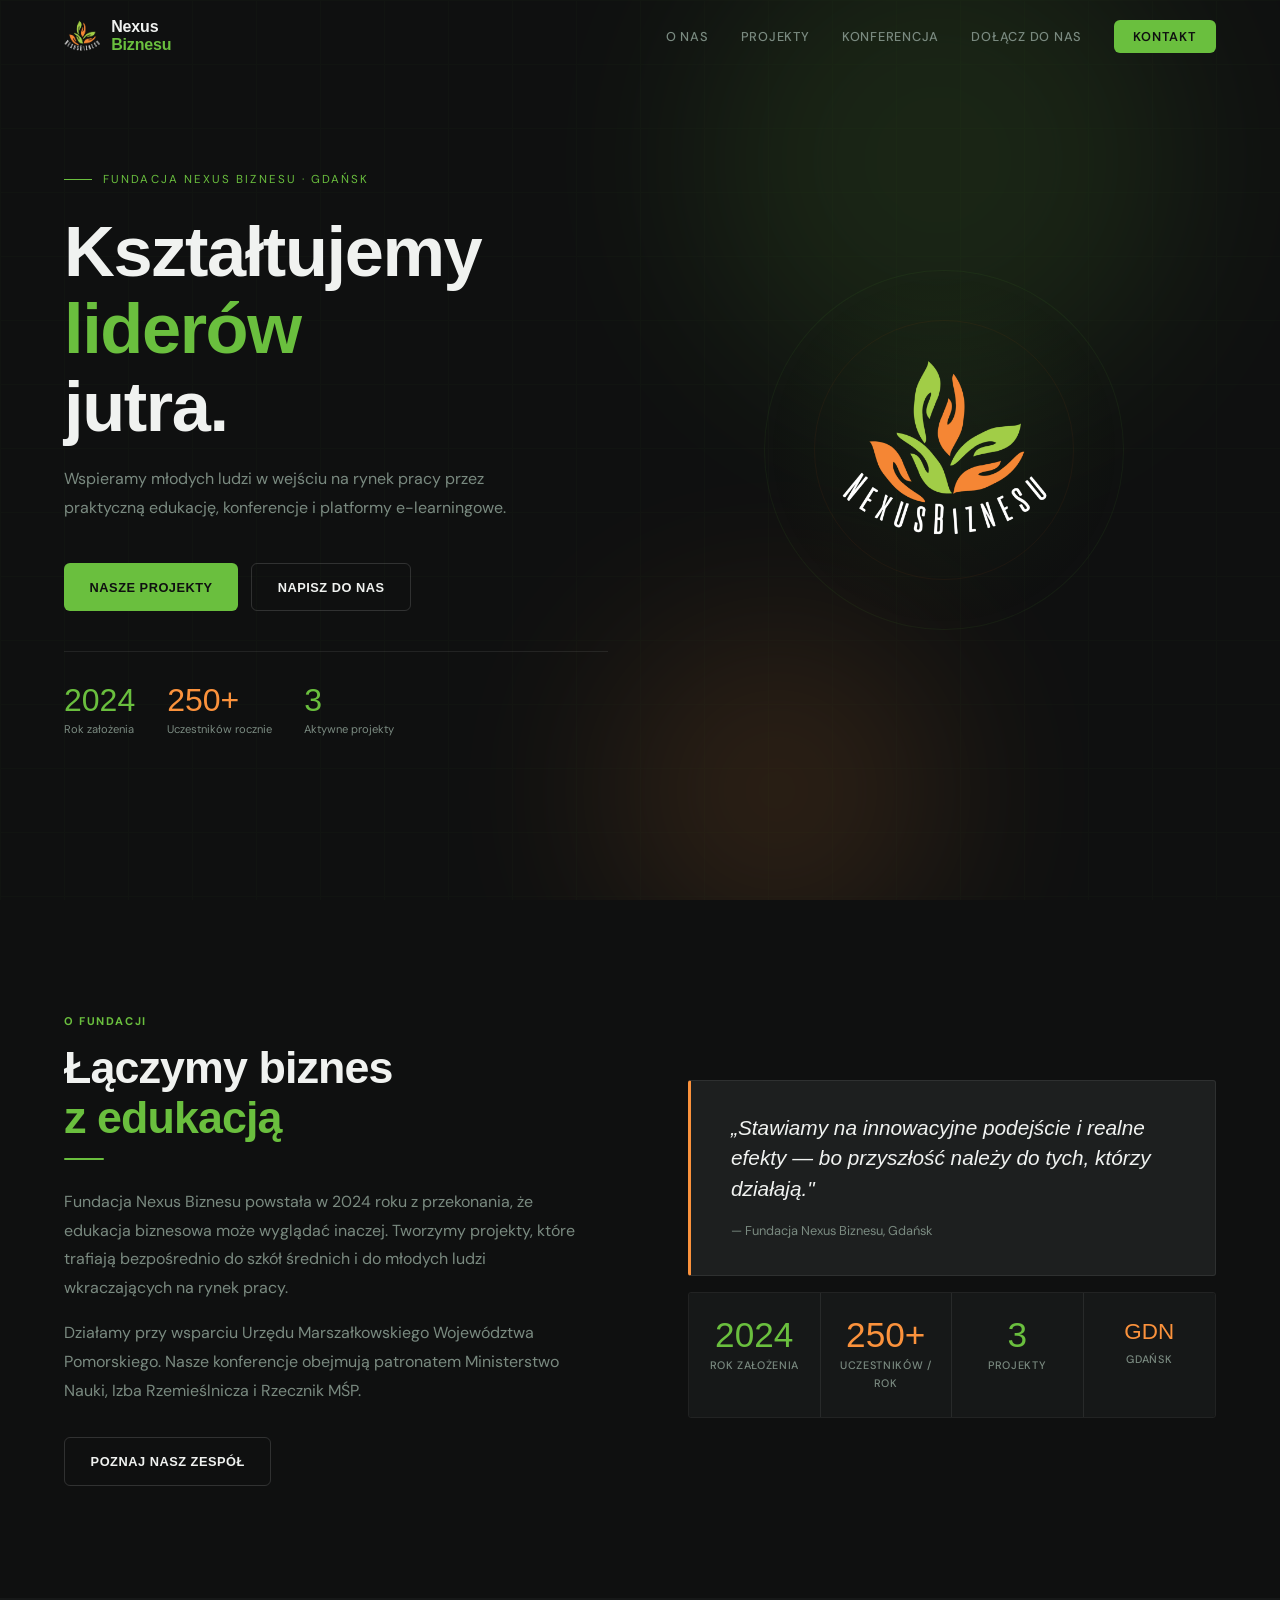
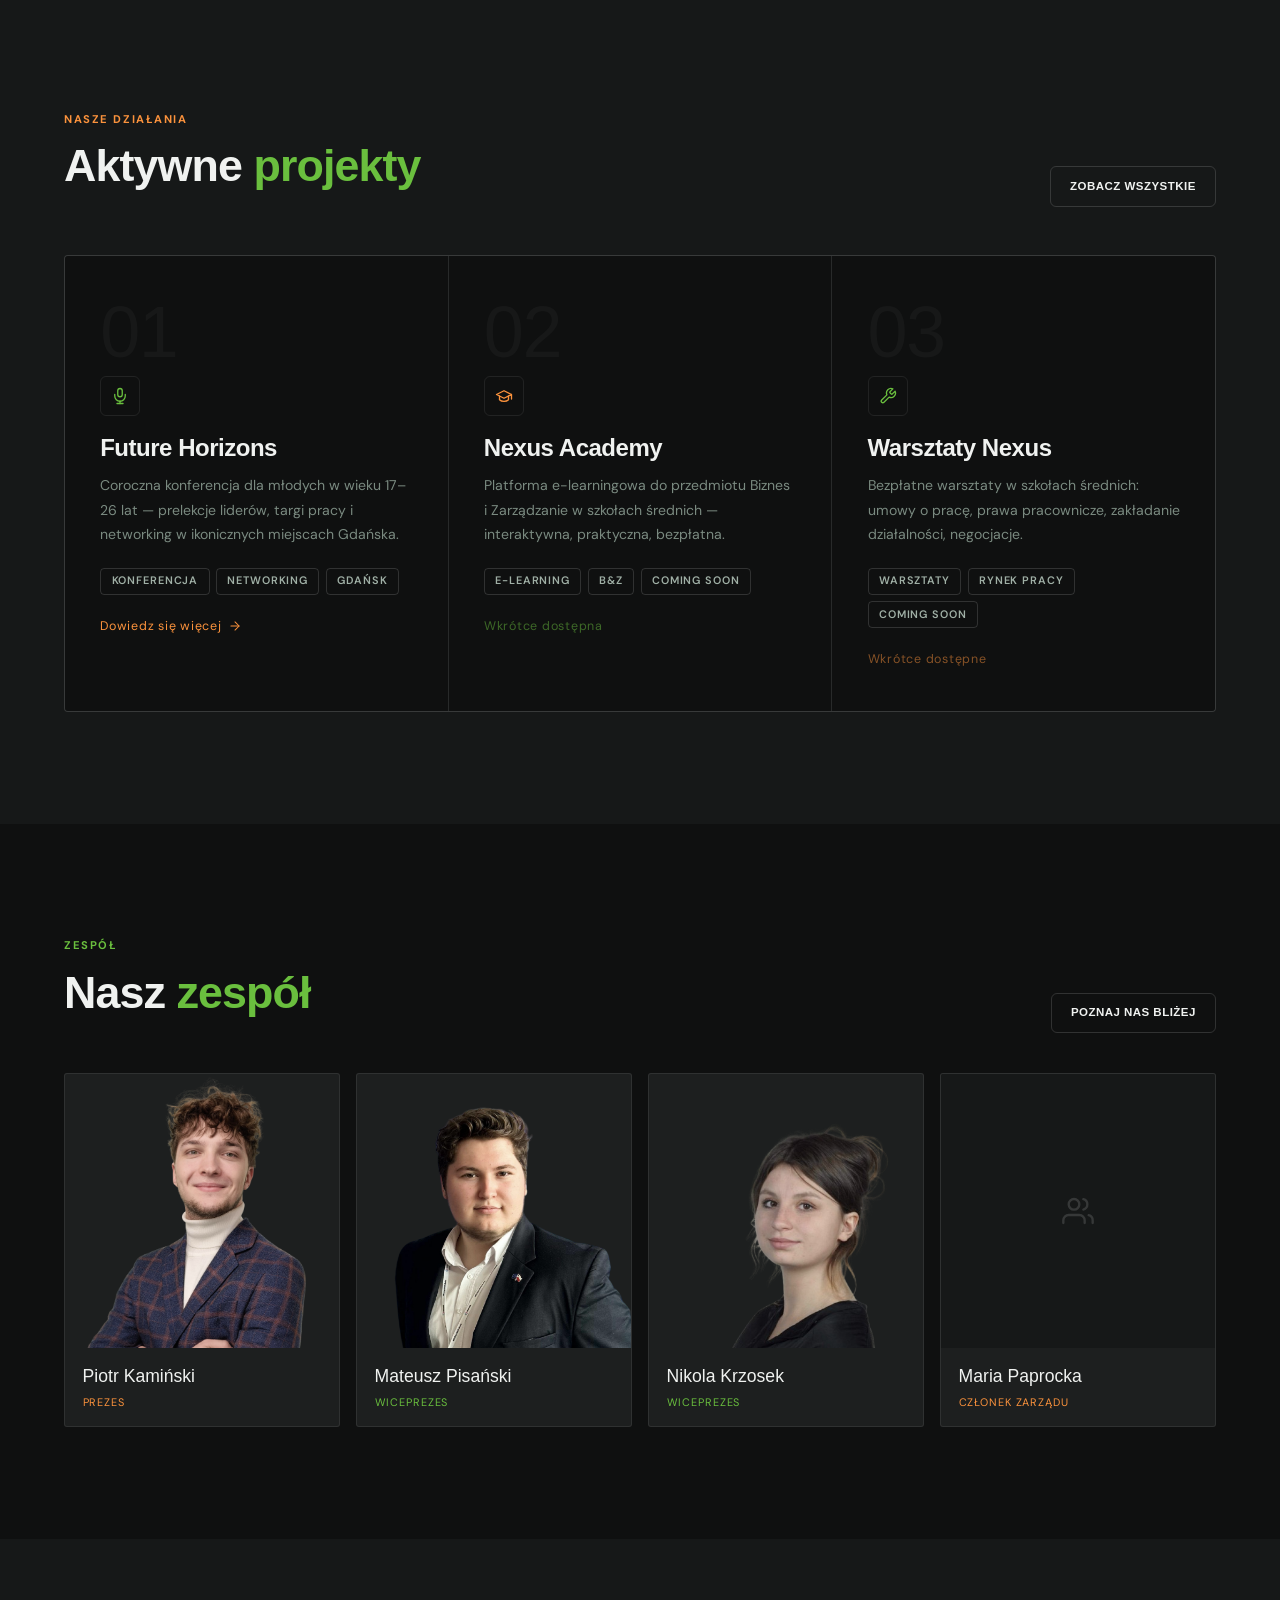
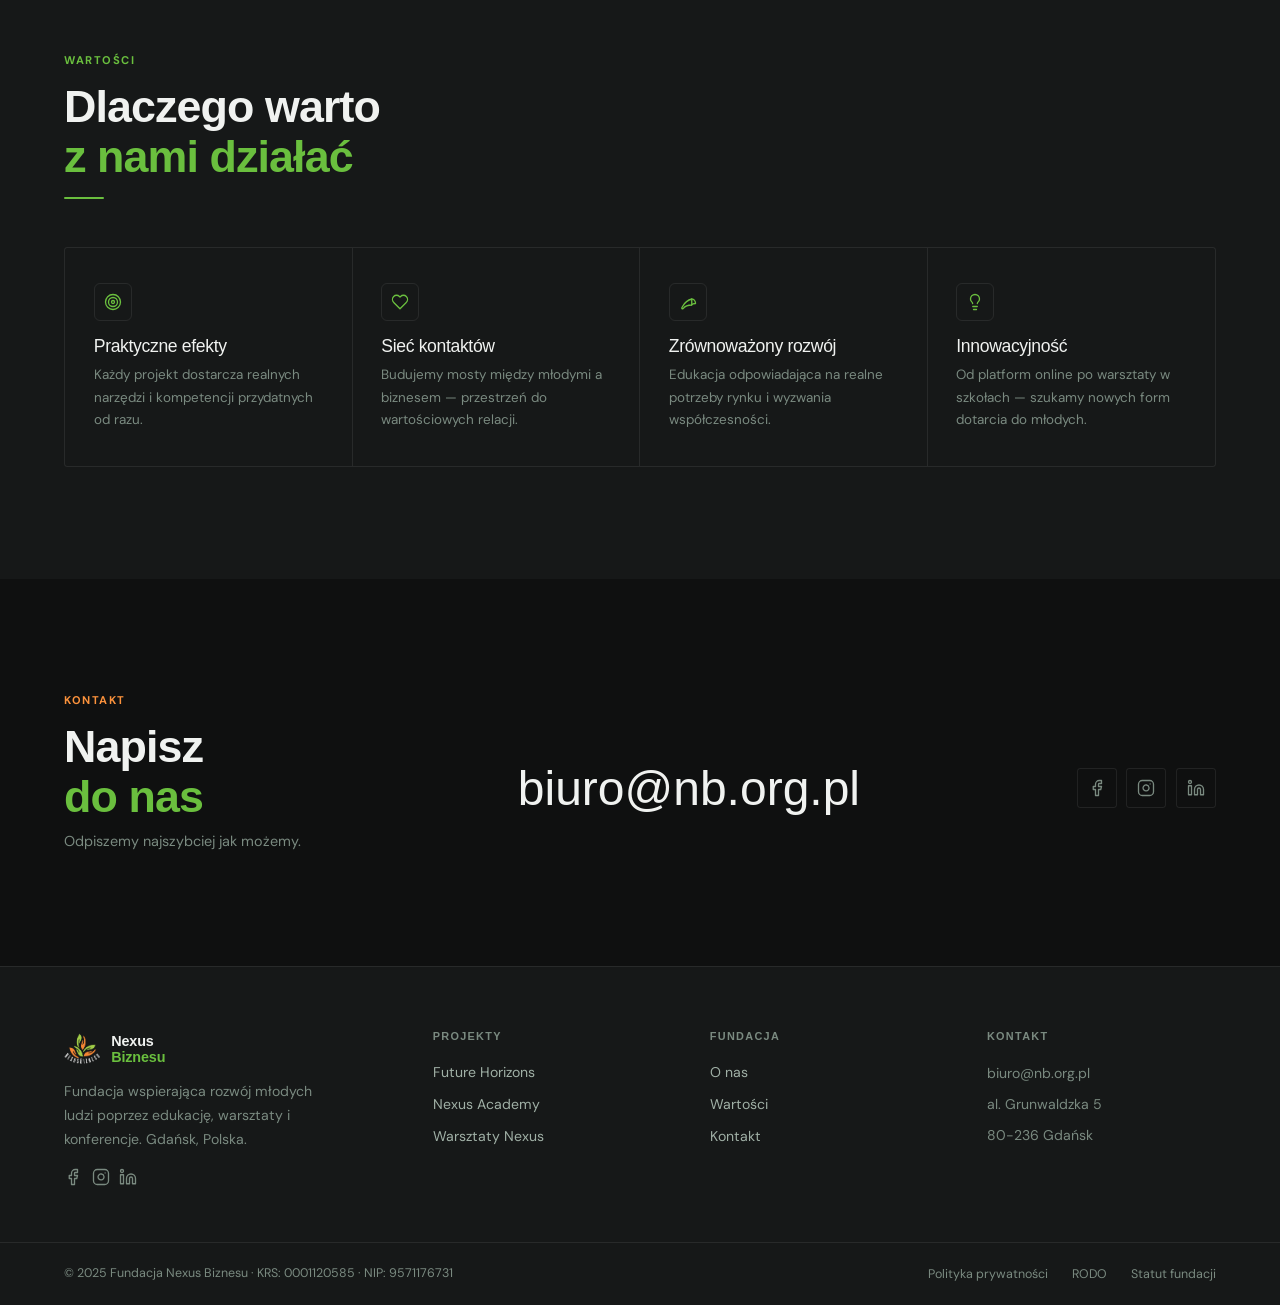
==== commit 7a8358a6: "added dolacz-do-nas & all styles moved to style.css" ====
--- a/index.html
+++ b/index.html
@@ -7,280 +7,11 @@
   <title>Fundacja Nexus Biznesu — Fundacja Nexus Biznesu</title>
   <link rel="preconnect" href="https://fonts.googleapis.com" />
   <link rel="preconnect" href="https://fonts.gstatic.com" crossorigin />
+  <link rel="icon" type="image/png" href="img/logo-light.png" />
+  <link rel="apple-touch-icon" href="img/logo-light.png" />
   <link href="https://fonts.googleapis.com/css2?family=Cormorant+Garamond:ital,wght@0,300;0,400;0,600;1,300;1,400&family=DM+Sans:opsz,wght@9..40,300;9..40,400;9..40,500&display=swap" rel="stylesheet" />
+  <link rel="stylesheet" href="style.css" />
   <style>
-/* ── RESET & VARS ── */
-*, *::before, *::after { box-sizing: border-box; margin: 0; padding: 0; }
-
-:root {
-  /* Colors */
-  --bg:        #0f1010;
-  --surface:   #161818;
-  --surface2:  #1d1f1f;
-  --surface3:  #242626;
-  --border:    rgba(255,255,255,0.08);
-  --border2:   rgba(255,255,255,0.14);
-  --text:      #f0f2f0;
-  --muted:     #7a8a80;
-  --muted2:    #a0b0a6;
-  --green:     #6abf3e;
-  --green-hi:  #7ed44e;
-  --green-dim: rgba(106,191,62,0.08);
-  --orange:    #fb923c;
-  --orange-dim:rgba(251,146,60,0.09);
-
-  /* Typography */
-  --fd: 'Syne', sans-serif;
-  --fb: 'DM Sans', sans-serif;
-
-  /* Spacing */
-  --radius: 6px;
-  --radius-lg: 10px;
-}
-
-html { scroll-behavior: smooth; font-size: 16px; }
-
-body {
-  background: var(--bg);
-  color: var(--text);
-  font-family: var(--fb);
-  font-size: 1rem;
-  font-weight: 400;
-  line-height: 1.65;
-  overflow-x: hidden;
-  -webkit-font-smoothing: antialiased;
-}
-
-::-webkit-scrollbar { width: 3px; }
-::-webkit-scrollbar-track { background: var(--bg); }
-::-webkit-scrollbar-thumb { background: var(--green); border-radius: 2px; }
-::selection { background: var(--green); color: #0f1010; }
-
-/* ── TYPOGRAPHY ── */
-h1, h2, h3, h4, h5 { font-family: var(--fd); font-weight: 700; line-height: 1.1; letter-spacing: -.02em; }
-
-h1 { font-size: clamp(2.8rem, 5.5vw, 5rem); margin-bottom: 1.25rem; }
-h2 { font-size: clamp(1.9rem, 3.5vw, 2.8rem); margin-bottom: 1rem; }
-h3 { font-size: 1.5rem; font-weight: 600; margin-bottom: .75rem; }
-h4 { font-size: 1.1rem; font-weight: 600; margin-bottom: .5rem; }
-
-h1 em, h2 em { font-style: normal; color: var(--green); }
-h2 em.o { color: var(--orange); }
-
-p { line-height: 1.75; }
-
-/* ── ICON UTIL ── */
-.icon {
-  display: inline-flex; align-items: center; justify-content: center;
-  flex-shrink: 0;
-}
-.icon svg {
-  width: 100%; height: 100%;
-  stroke: currentColor; fill: none;
-  stroke-width: 1.75; stroke-linecap: round; stroke-linejoin: round;
-}
-
-/* ── NAV ── */
-nav {
-  position: fixed; top: 0; left: 0; right: 0; z-index: 200;
-  display: flex; align-items: center; justify-content: space-between;
-  padding: 1.1rem 4rem;
-  transition: background .35s, border-color .35s, padding .25s;
-  border-bottom: 1px solid transparent;
-}
-nav.scrolled {
-  background: rgba(15,16,16,.95);
-  backdrop-filter: blur(16px);
-  border-bottom-color: var(--border);
-  padding: .85rem 4rem;
-}
-.nav-logo { display: flex; align-items: center; gap: .7rem; text-decoration: none; }
-.nav-logo img { height: 36px; width: 36px; object-fit: contain; transition: height .25s; }
-nav.scrolled .nav-logo img { height: 30px; width: 30px; }
-.nav-logo-text {
-  font-family: var(--fd); font-size: 1rem; font-weight: 700;
-  letter-spacing: -.01em; color: var(--text); line-height: 1.15;
-}
-.nav-logo-text span { color: var(--green); }
-
-.nav-links { display: flex; align-items: center; gap: 2rem; list-style: none; }
-.nav-links a {
-  color: var(--muted); text-decoration: none;
-  font-size: .8rem; font-weight: 500; letter-spacing: .06em; text-transform: uppercase;
-  transition: color .2s;
-}
-.nav-links a:hover, .nav-links a.active { color: var(--text); }
-.nav-links a.active { color: var(--green); }
-.nav-cta {
-  color: var(--text) !important;
-  background: var(--green);
-  padding: .5rem 1.2rem !important;
-  border-radius: var(--radius) !important;
-  color: #0f1010 !important;
-  font-weight: 600 !important;
-  transition: background .2s, transform .2s !important;
-}
-.nav-cta:hover { background: var(--green-hi) !important; transform: translateY(-1px); }
-
-.hamburger { display: none; flex-direction: column; gap: 5px; cursor: pointer; background: none; border: none; padding: 4px; }
-.hamburger span { width: 22px; height: 1.5px; background: var(--text); display: block; transition: .3s; }
-.hamburger.open span:nth-child(1) { transform: rotate(45deg) translate(4px,4.5px); }
-.hamburger.open span:nth-child(2) { opacity: 0; }
-.hamburger.open span:nth-child(3) { transform: rotate(-45deg) translate(4px,-4.5px); }
-
-.mobile-menu {
-  display: none; position: fixed; inset: 0; z-index: 190;
-  background: var(--bg); padding: 6rem 2rem 2rem;
-  flex-direction: column;
-}
-.mobile-menu.open { display: flex; }
-.mobile-menu a {
-  color: var(--text); text-decoration: none;
-  font-family: var(--fd); font-size: 2rem; font-weight: 700;
-  padding: 1rem 0; border-bottom: 1px solid var(--border);
-  transition: color .2s;
-}
-.mobile-menu a:hover { color: var(--green); }
-
-/* ── LAYOUT ── */
-.section { padding: 7rem 4rem; }
-.section-alt { background: var(--surface); }
-
-/* Eyebrow label */
-.label {
-  display: inline-flex; align-items: center; gap: .5rem;
-  font-family: var(--fd); font-size: .7rem; font-weight: 700;
-  letter-spacing: .14em; text-transform: uppercase;
-  color: var(--green); margin-bottom: 1rem;
-}
-.label::before { content: ''; width: 18px; height: 1.5px; background: var(--green); flex-shrink: 0; }
-.label.o { color: var(--orange); }
-.label.o::before { background: var(--orange); }
-
-.rule { width: 40px; height: 2px; background: var(--green); margin: 1rem 0 1.75rem; border-radius: 1px; }
-.rule.o { background: var(--orange); }
-
-/* ── BUTTONS ── */
-.btn {
-  display: inline-flex; align-items: center; gap: .5rem;
-  text-decoration: none; font-family: var(--fd); font-size: .8rem;
-  font-weight: 700; letter-spacing: .04em; text-transform: uppercase;
-  padding: .8rem 1.6rem; border-radius: var(--radius);
-  transition: all .2s; cursor: pointer; border: none; white-space: nowrap;
-}
-.btn-green  { background: var(--green); color: #0f1010; }
-.btn-green:hover  { background: var(--green-hi); transform: translateY(-1px); box-shadow: 0 6px 20px rgba(106,191,62,.2); }
-.btn-orange { background: var(--orange); color: #0f1010; }
-.btn-orange:hover { background: #fba870; transform: translateY(-1px); box-shadow: 0 6px 20px rgba(251,146,60,.25); }
-.btn-ghost  { background: transparent; color: var(--text); border: 1px solid var(--border2); }
-.btn-ghost:hover  { border-color: var(--muted); background: var(--surface2); }
-.btn-outline-green { background: transparent; color: var(--green); border: 1px solid rgba(106,191,62,.35); }
-.btn-outline-green:hover { background: var(--green-dim); }
-
-/* ── TAG CHIP ── */
-.tag {
-  display: inline-block; font-size: .68rem; font-weight: 600;
-  letter-spacing: .08em; text-transform: uppercase;
-  padding: .22rem .65rem; border: 1px solid var(--border2);
-  border-radius: 4px; color: var(--muted2);
-}
-
-/* ── PAGE HERO (subpages) ── */
-.page-hero { padding: 10rem 4rem 5rem; position: relative; overflow: hidden; }
-.page-hero-bg { position: absolute; inset: 0; }
-.page-hero-grid {
-  position: absolute; inset: 0; opacity: .025;
-  background-image:
-    linear-gradient(var(--green) 1px, transparent 1px),
-    linear-gradient(90deg, var(--green) 1px, transparent 1px);
-  background-size: 48px 48px;
-}
-.page-hero-inner { position: relative; z-index: 2; max-width: 720px; }
-.breadcrumb {
-  display: flex; align-items: center; gap: .5rem;
-  font-size: .75rem; font-weight: 500; letter-spacing: .06em; text-transform: uppercase;
-  color: var(--muted); margin-bottom: 1.5rem;
-}
-.breadcrumb a { color: var(--muted); text-decoration: none; transition: color .2s; }
-.breadcrumb a:hover { color: var(--green); }
-.breadcrumb .sep { color: var(--border2); }
-
-/* ── CARD BASE ── */
-.card {
-  background: var(--surface2); border: 1px solid var(--border);
-  border-radius: var(--radius-lg); transition: border-color .25s, transform .25s;
-}
-.card:hover { border-color: var(--border2); }
-
-/* ── SOC ICON BTN ── */
-.soc-icon-btn {
-  display: flex; align-items: center; justify-content: center;
-  width: 38px; height: 38px;
-  border: 1px solid var(--border); border-radius: var(--radius);
-  color: var(--muted); text-decoration: none; transition: all .2s;
-}
-.soc-icon-btn:hover { border-color: var(--green); color: var(--green); background: var(--green-dim); }
-
-/* ── STAT BOX ── */
-.stat-num { font-family: var(--fd); font-size: 2.4rem; font-weight: 700; color: var(--green); line-height: 1; }
-.stat-num.o { color: var(--orange); }
-.stat-lbl { font-size: .72rem; font-weight: 500; color: var(--muted); margin-top: .3rem; letter-spacing: .06em; text-transform: uppercase; }
-
-/* ── FOOTER ── */
-footer { background: var(--surface); border-top: 1px solid var(--border); }
-.footer-main {
-  display: grid; grid-template-columns: 1.4fr 1fr 1fr 1fr;
-  gap: 3rem; padding: 4rem 4rem 3rem;
-}
-.footer-brand p { font-size: .88rem; color: var(--muted); line-height: 1.7; max-width: 260px; margin-top: .8rem; }
-.footer-col h5 {
-  font-family: var(--fd); font-size: .68rem; font-weight: 700;
-  text-transform: uppercase; letter-spacing: .12em;
-  color: var(--muted); margin-bottom: 1.1rem;
-}
-.footer-col a {
-  display: block; color: var(--muted2); text-decoration: none;
-  font-size: .88rem; margin-bottom: .55rem; transition: color .2s;
-}
-.footer-col a:hover { color: var(--green); }
-.footer-col p { font-size: .88rem; color: var(--muted); margin-bottom: .4rem; }
-.footer-bottom {
-  padding: 1.25rem 4rem; border-top: 1px solid var(--border);
-  display: flex; justify-content: space-between; align-items: center;
-  flex-wrap: wrap; gap: 1rem;
-}
-.footer-bottom p { font-size: .78rem; color: var(--muted); }
-.footer-legal { display: flex; gap: 1.5rem; }
-.footer-legal a { font-size: .78rem; color: var(--muted); text-decoration: none; transition: color .2s; }
-.footer-legal a:hover { color: var(--text); }
-
-/* ── ANIMATIONS ── */
-.reveal { opacity: 0; transform: translateY(24px); transition: opacity .7s cubic-bezier(.22,1,.36,1), transform .7s cubic-bezier(.22,1,.36,1); }
-.reveal.d1 { transition-delay: .1s; }
-.reveal.d2 { transition-delay: .2s; }
-.reveal.d3 { transition-delay: .3s; }
-.reveal.d4 { transition-delay: .4s; }
-.reveal.visible { opacity: 1; transform: translateY(0); }
-
-/* ── RESPONSIVE ── */
-@media (max-width: 1024px) {
-  .footer-main { grid-template-columns: 1fr 1fr; }
-}
-@media (max-width: 900px) {
-  nav { padding: 1rem 1.5rem; }
-  nav.scrolled { padding: .75rem 1.5rem; }
-  .nav-links { display: none; }
-  .hamburger { display: flex; }
-  .section { padding: 5rem 1.5rem; }
-  .page-hero { padding: 8rem 1.5rem 4rem; }
-  .footer-main { grid-template-columns: 1fr 1fr; padding: 3rem 1.5rem; }
-  .footer-bottom { padding: 1.25rem 1.5rem; flex-direction: column; align-items: flex-start; }
-}
-@media (max-width: 540px) {
-  .footer-main { grid-template-columns: 1fr; }
-}
-
-
 #hero { min-height:100vh; position:relative; display:flex; align-items:center; padding:0 4rem; overflow:hidden; }
 .orb { position:absolute; border-radius:50%; filter:blur(90px); opacity:.12; pointer-events:none; }
 .orb-1 { width:480px;height:480px;background:var(--green);top:-80px;right:8%; animation:drift1 14s ease-in-out infinite; }
@@ -370,8 +101,7 @@
   .contact-strip{flex-direction:column;align-items:flex-start;}
 }
 @media(max-width:540px){h1{font-size:2.6rem;}.values-grid{grid-template-columns:1fr;}.hero-logo-img{width:110px;height:110px;}}
-
-  </style>
+</style>
 </head>
 <body>
 <nav id="navbar">
@@ -383,6 +113,7 @@
     <li><a href="o-nas.html">O nas</a></li>
     <li><a href="projekty.html">Projekty</a></li>
     <li><a href="future-horizons.html">Konferencja</a></li>
+    <li><a href="dolacz-do-nas.html">Dołącz do nas</a></li>
     <li><a href="kontakt.html" class="nav-cta">Kontakt</a></li>
   </ul>
   <button class="hamburger" id="hamburger" aria-label="Menu" onclick="toggleNav()">
--- a/style.css
+++ b/style.css
@@ -0,0 +1,272 @@
+/* ── RESET & VARS ── */
+*, *::before, *::after { box-sizing: border-box; margin: 0; padding: 0; }
+
+:root {
+  --bg:        #0f1010;
+  --surface:   #161818;
+  --surface2:  #1d1f1f;
+  --surface3:  #242626;
+  --border:    rgba(255,255,255,0.08);
+  --border2:   rgba(255,255,255,0.14);
+  --text:      #f0f2f0;
+  --muted:     #7a8a80;
+  --muted2:    #a0b0a6;
+  --green:     #6abf3e;
+  --green-hi:  #7ed44e;
+  --green-dim: rgba(106,191,62,0.08);
+  --orange:    #fb923c;
+  --orange-dim:rgba(251,146,60,0.09);
+
+  --fd: 'Syne', sans-serif;
+  --fb: 'DM Sans', sans-serif;
+
+  --radius: 6px;
+  --radius-lg: 10px;
+}
+
+html { scroll-behavior: smooth; font-size: 16px; }
+
+body {
+  background: var(--bg);
+  color: var(--text);
+  font-family: var(--fb);
+  font-size: 1rem;
+  font-weight: 400;
+  line-height: 1.65;
+  overflow-x: hidden;
+  -webkit-font-smoothing: antialiased;
+}
+
+::-webkit-scrollbar { width: 3px; }
+::-webkit-scrollbar-track { background: var(--bg); }
+::-webkit-scrollbar-thumb { background: var(--green); border-radius: 2px; }
+::selection { background: var(--green); color: #0f1010; }
+
+/* ── TYPOGRAPHY ── */
+h1, h2, h3, h4, h5 { font-family: var(--fd); font-weight: 700; line-height: 1.1; letter-spacing: -.02em; }
+
+h1 { font-size: clamp(2.8rem, 5.5vw, 5rem); margin-bottom: 1.25rem; }
+h2 { font-size: clamp(1.9rem, 3.5vw, 2.8rem); margin-bottom: 1rem; }
+h3 { font-size: 1.5rem; font-weight: 600; margin-bottom: .75rem; }
+h4 { font-size: 1.1rem; font-weight: 600; margin-bottom: .5rem; }
+
+h1 em, h2 em { font-style: normal; color: var(--green); }
+h2 em.o { color: var(--orange); }
+
+p { line-height: 1.75; }
+
+/* ── ICON UTIL ── */
+.icon {
+  display: inline-flex; align-items: center; justify-content: center;
+  flex-shrink: 0;
+}
+.icon svg {
+  width: 100%; height: 100%;
+  stroke: currentColor; fill: none;
+  stroke-width: 1.75; stroke-linecap: round; stroke-linejoin: round;
+}
+
+/* ── NAV ── */
+nav {
+  position: fixed; top: 0; left: 0; right: 0; z-index: 200;
+  display: flex; align-items: center; justify-content: space-between;
+  padding: 1.1rem 4rem;
+  transition: background .35s, border-color .35s, padding .25s;
+  border-bottom: 1px solid transparent;
+}
+nav.scrolled {
+  background: rgba(15,16,16,.95);
+  backdrop-filter: blur(16px);
+  border-bottom-color: var(--border);
+  padding: .85rem 4rem;
+}
+.nav-logo { display: flex; align-items: center; gap: .7rem; text-decoration: none; }
+.nav-logo img { height: 36px; width: 36px; object-fit: contain; transition: height .25s; }
+nav.scrolled .nav-logo img { height: 30px; width: 30px; }
+.nav-logo-text {
+  font-family: var(--fd); font-size: 1rem; font-weight: 700;
+  letter-spacing: -.01em; color: var(--text); line-height: 1.15;
+}
+.nav-logo-text span { color: var(--green); }
+
+.nav-links { display: flex; align-items: center; gap: 2rem; list-style: none; }
+.nav-links a {
+  color: var(--muted); text-decoration: none;
+  font-size: .8rem; font-weight: 500; letter-spacing: .06em; text-transform: uppercase;
+  transition: color .2s;
+}
+.nav-links a:hover, .nav-links a.active { color: var(--text); }
+.nav-links a.active { color: var(--green); }
+.nav-cta {
+  background: var(--green);
+  padding: .5rem 1.2rem !important;
+  border-radius: var(--radius) !important;
+  color: #0f1010 !important;
+  font-weight: 600 !important;
+  transition: background .2s, transform .2s !important;
+}
+.nav-cta:hover { background: var(--green-hi) !important; transform: translateY(-1px); }
+
+.hamburger { display: none; flex-direction: column; gap: 5px; cursor: pointer; background: none; border: none; padding: 4px; }
+.hamburger span { width: 22px; height: 1.5px; background: var(--text); display: block; transition: .3s; }
+.hamburger.open span:nth-child(1) { transform: rotate(45deg) translate(4px,4.5px); }
+.hamburger.open span:nth-child(2) { opacity: 0; }
+.hamburger.open span:nth-child(3) { transform: rotate(-45deg) translate(4px,-4.5px); }
+
+.mobile-menu {
+  display: none; position: fixed; inset: 0; z-index: 190;
+  background: var(--bg); padding: 6rem 2rem 2rem;
+  flex-direction: column;
+}
+.mobile-menu.open { display: flex; }
+.mobile-menu a {
+  color: var(--text); text-decoration: none;
+  font-family: var(--fd); font-size: 2rem; font-weight: 700;
+  padding: 1rem 0; border-bottom: 1px solid var(--border);
+  transition: color .2s;
+}
+.mobile-menu a:hover { color: var(--green); }
+
+/* ── LAYOUT ── */
+.section { padding: 7rem 4rem; }
+.section-alt { background: var(--surface); }
+
+.section-eyebrow {
+  display: block; font-size: .7rem; font-weight: 700;
+  letter-spacing: .14em; text-transform: uppercase;
+  color: var(--green); margin-bottom: .8rem;
+}
+.section-eyebrow.o { color: var(--orange); }
+
+.label {
+  display: inline-flex; align-items: center; gap: .5rem;
+  font-family: var(--fd); font-size: .7rem; font-weight: 700;
+  letter-spacing: .14em; text-transform: uppercase;
+  color: var(--green); margin-bottom: 1rem;
+}
+.label::before { content: ''; width: 18px; height: 1.5px; background: var(--green); flex-shrink: 0; }
+.label.o { color: var(--orange); }
+.label.o::before { background: var(--orange); }
+
+.rule { width: 40px; height: 2px; background: var(--green); margin: 1rem 0 1.75rem; border-radius: 1px; }
+.rule.o { background: var(--orange); }
+
+/* ── BUTTONS ── */
+.btn {
+  display: inline-flex; align-items: center; gap: .5rem;
+  text-decoration: none; font-family: var(--fd); font-size: .8rem;
+  font-weight: 700; letter-spacing: .04em; text-transform: uppercase;
+  padding: .8rem 1.6rem; border-radius: var(--radius);
+  transition: all .2s; cursor: pointer; border: none; white-space: nowrap;
+}
+.btn-green  { background: var(--green); color: #0f1010; }
+.btn-green:hover  { background: var(--green-hi); transform: translateY(-1px); box-shadow: 0 6px 20px rgba(106,191,62,.2); }
+.btn-orange { background: var(--orange); color: #0f1010; }
+.btn-orange:hover { background: #fba870; transform: translateY(-1px); box-shadow: 0 6px 20px rgba(251,146,60,.25); }
+.btn-ghost  { background: transparent; color: var(--text); border: 1px solid var(--border2); }
+.btn-ghost:hover  { border-color: var(--muted); background: var(--surface2); }
+.btn-outline-green { background: transparent; color: var(--green); border: 1px solid rgba(106,191,62,.35); }
+.btn-outline-green:hover { background: var(--green-dim); }
+
+/* ── TAG CHIP ── */
+.tag {
+  display: inline-block; font-size: .68rem; font-weight: 600;
+  letter-spacing: .08em; text-transform: uppercase;
+  padding: .22rem .65rem; border: 1px solid var(--border2);
+  border-radius: 4px; color: var(--muted2);
+}
+
+/* ── PAGE HERO (subpages) ── */
+.page-hero { padding: 10rem 4rem 5rem; position: relative; overflow: hidden; }
+.page-hero-bg { position: absolute; inset: 0; }
+.page-hero-grid {
+  position: absolute; inset: 0; opacity: .025;
+  background-image:
+    linear-gradient(var(--green) 1px, transparent 1px),
+    linear-gradient(90deg, var(--green) 1px, transparent 1px);
+  background-size: 48px 48px;
+}
+.page-hero-inner { position: relative; z-index: 2; max-width: 720px; }
+.breadcrumb {
+  display: flex; align-items: center; gap: .5rem;
+  font-size: .75rem; font-weight: 500; letter-spacing: .06em; text-transform: uppercase;
+  color: var(--muted); margin-bottom: 1.5rem;
+}
+.breadcrumb a { color: var(--muted); text-decoration: none; transition: color .2s; }
+.breadcrumb a:hover { color: var(--green); }
+.breadcrumb .sep { color: var(--border2); }
+
+/* ── CARD BASE ── */
+.card {
+  background: var(--surface2); border: 1px solid var(--border);
+  border-radius: var(--radius-lg); transition: border-color .25s, transform .25s;
+}
+.card:hover { border-color: var(--border2); }
+
+/* ── SOC ICON BTN ── */
+.soc-icon-btn {
+  display: flex; align-items: center; justify-content: center;
+  width: 38px; height: 38px;
+  border: 1px solid var(--border); border-radius: var(--radius);
+  color: var(--muted); text-decoration: none; transition: all .2s;
+}
+.soc-icon-btn:hover { border-color: var(--green); color: var(--green); background: var(--green-dim); }
+
+/* ── STAT BOX ── */
+.stat-num { font-family: var(--fd); font-size: 2.4rem; font-weight: 700; color: var(--green); line-height: 1; }
+.stat-num.o { color: var(--orange); }
+.stat-lbl { font-size: .72rem; font-weight: 500; color: var(--muted); margin-top: .3rem; letter-spacing: .06em; text-transform: uppercase; }
+
+/* ── FOOTER ── */
+footer { background: var(--surface); border-top: 1px solid var(--border); }
+.footer-main {
+  display: grid; grid-template-columns: 1.4fr 1fr 1fr 1fr;
+  gap: 3rem; padding: 4rem 4rem 3rem;
+}
+.footer-brand p { font-size: .88rem; color: var(--muted); line-height: 1.7; max-width: 260px; margin-top: .8rem; }
+.footer-col h5 {
+  font-family: var(--fd); font-size: .68rem; font-weight: 700;
+  text-transform: uppercase; letter-spacing: .12em;
+  color: var(--muted); margin-bottom: 1.1rem;
+}
+.footer-col a {
+  display: block; color: var(--muted2); text-decoration: none;
+  font-size: .88rem; margin-bottom: .55rem; transition: color .2s;
+}
+.footer-col a:hover { color: var(--green); }
+.footer-col p { font-size: .88rem; color: var(--muted); margin-bottom: .4rem; }
+.footer-bottom {
+  padding: 1.25rem 4rem; border-top: 1px solid var(--border);
+  display: flex; justify-content: space-between; align-items: center;
+  flex-wrap: wrap; gap: 1rem;
+}
+.footer-bottom p { font-size: .78rem; color: var(--muted); }
+.footer-legal { display: flex; gap: 1.5rem; }
+.footer-legal a { font-size: .78rem; color: var(--muted); text-decoration: none; transition: color .2s; }
+.footer-legal a:hover { color: var(--text); }
+
+/* ── ANIMATIONS ── */
+.reveal { opacity: 0; transform: translateY(24px); transition: opacity .7s cubic-bezier(.22,1,.36,1), transform .7s cubic-bezier(.22,1,.36,1); }
+.reveal.d1 { transition-delay: .1s; }
+.reveal.d2 { transition-delay: .2s; }
+.reveal.d3 { transition-delay: .3s; }
+.reveal.d4 { transition-delay: .4s; }
+.reveal.visible { opacity: 1; transform: translateY(0); }
+
+/* ── RESPONSIVE ── */
+@media (max-width: 1024px) {
+  .footer-main { grid-template-columns: 1fr 1fr; }
+}
+@media (max-width: 900px) {
+  nav { padding: 1rem 1.5rem; }
+  nav.scrolled { padding: .75rem 1.5rem; }
+  .nav-links { display: none; }
+  .hamburger { display: flex; }
+  .section { padding: 5rem 1.5rem; }
+  .page-hero { padding: 8rem 1.5rem 4rem; }
+  .footer-main { grid-template-columns: 1fr 1fr; padding: 3rem 1.5rem; }
+  .footer-bottom { padding: 1.25rem 1.5rem; flex-direction: column; align-items: flex-start; }
+}
+@media (max-width: 540px) {
+  .footer-main { grid-template-columns: 1fr; }
+}
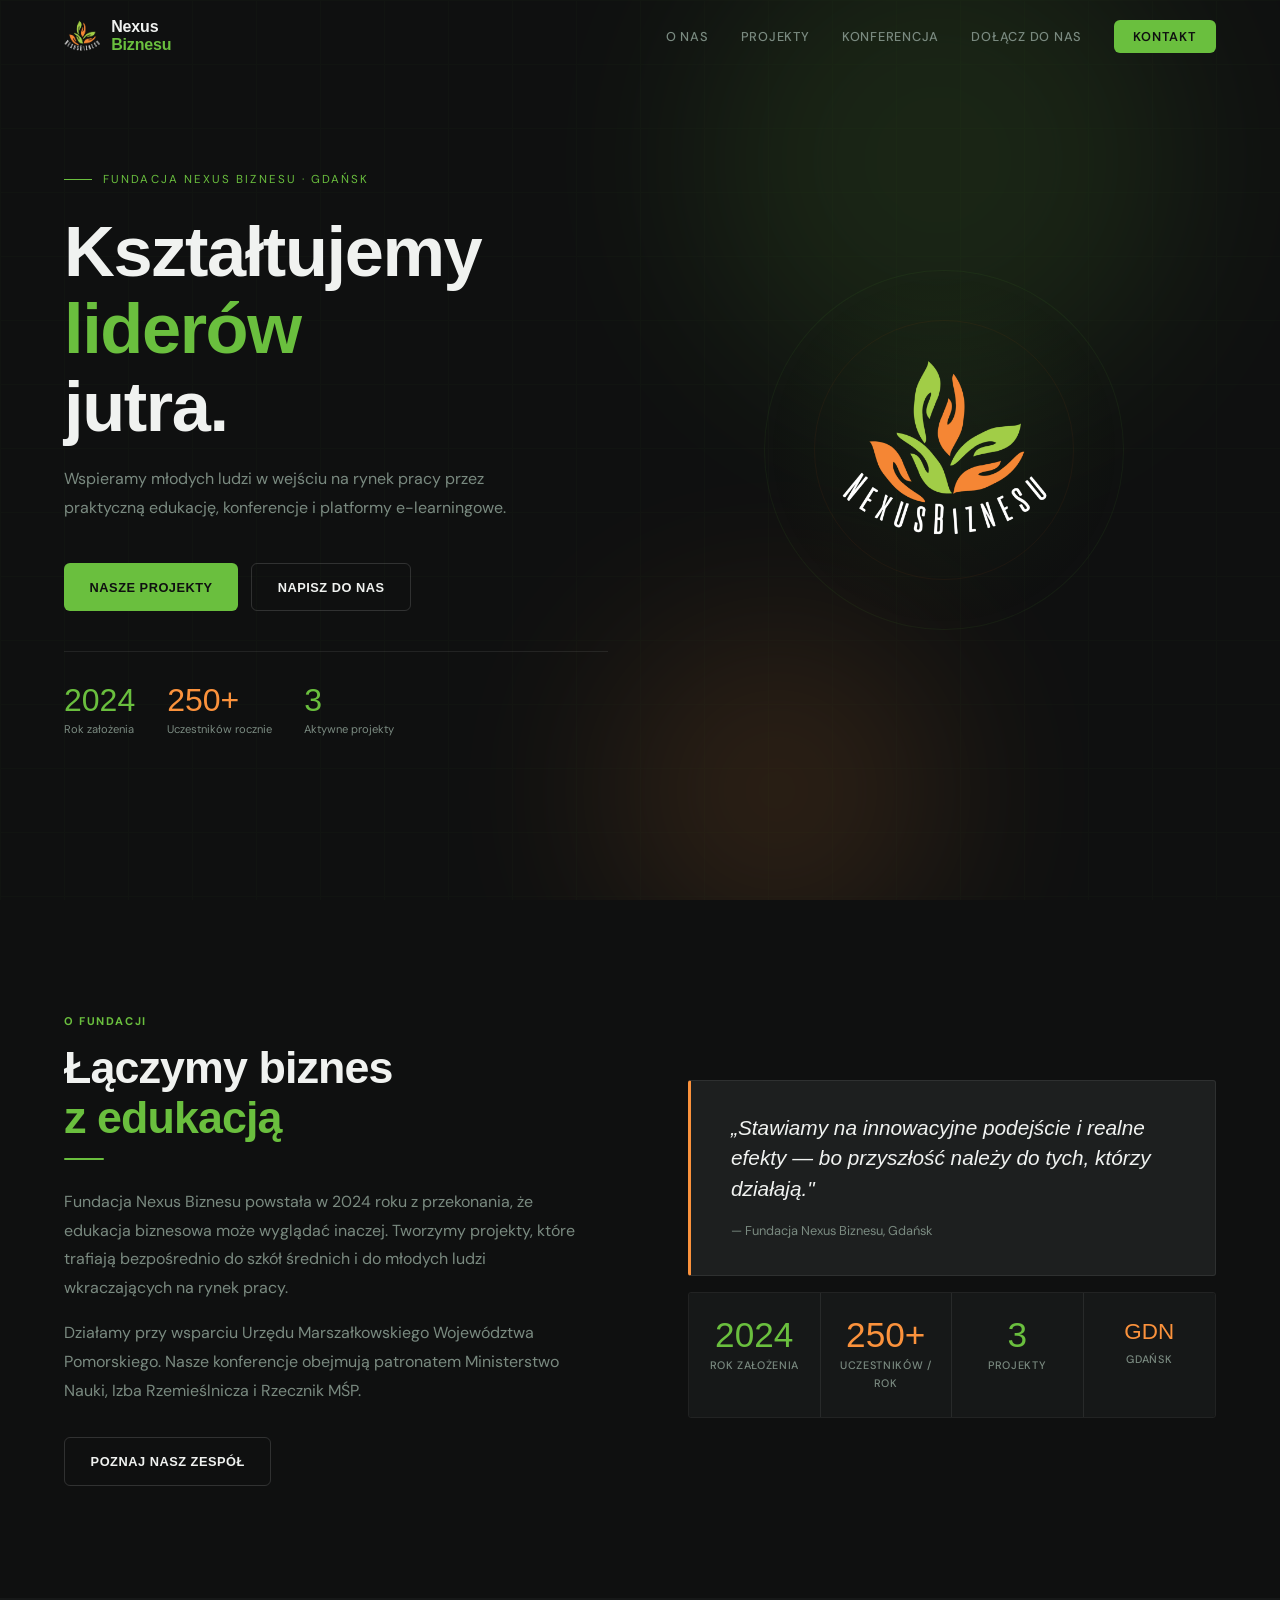
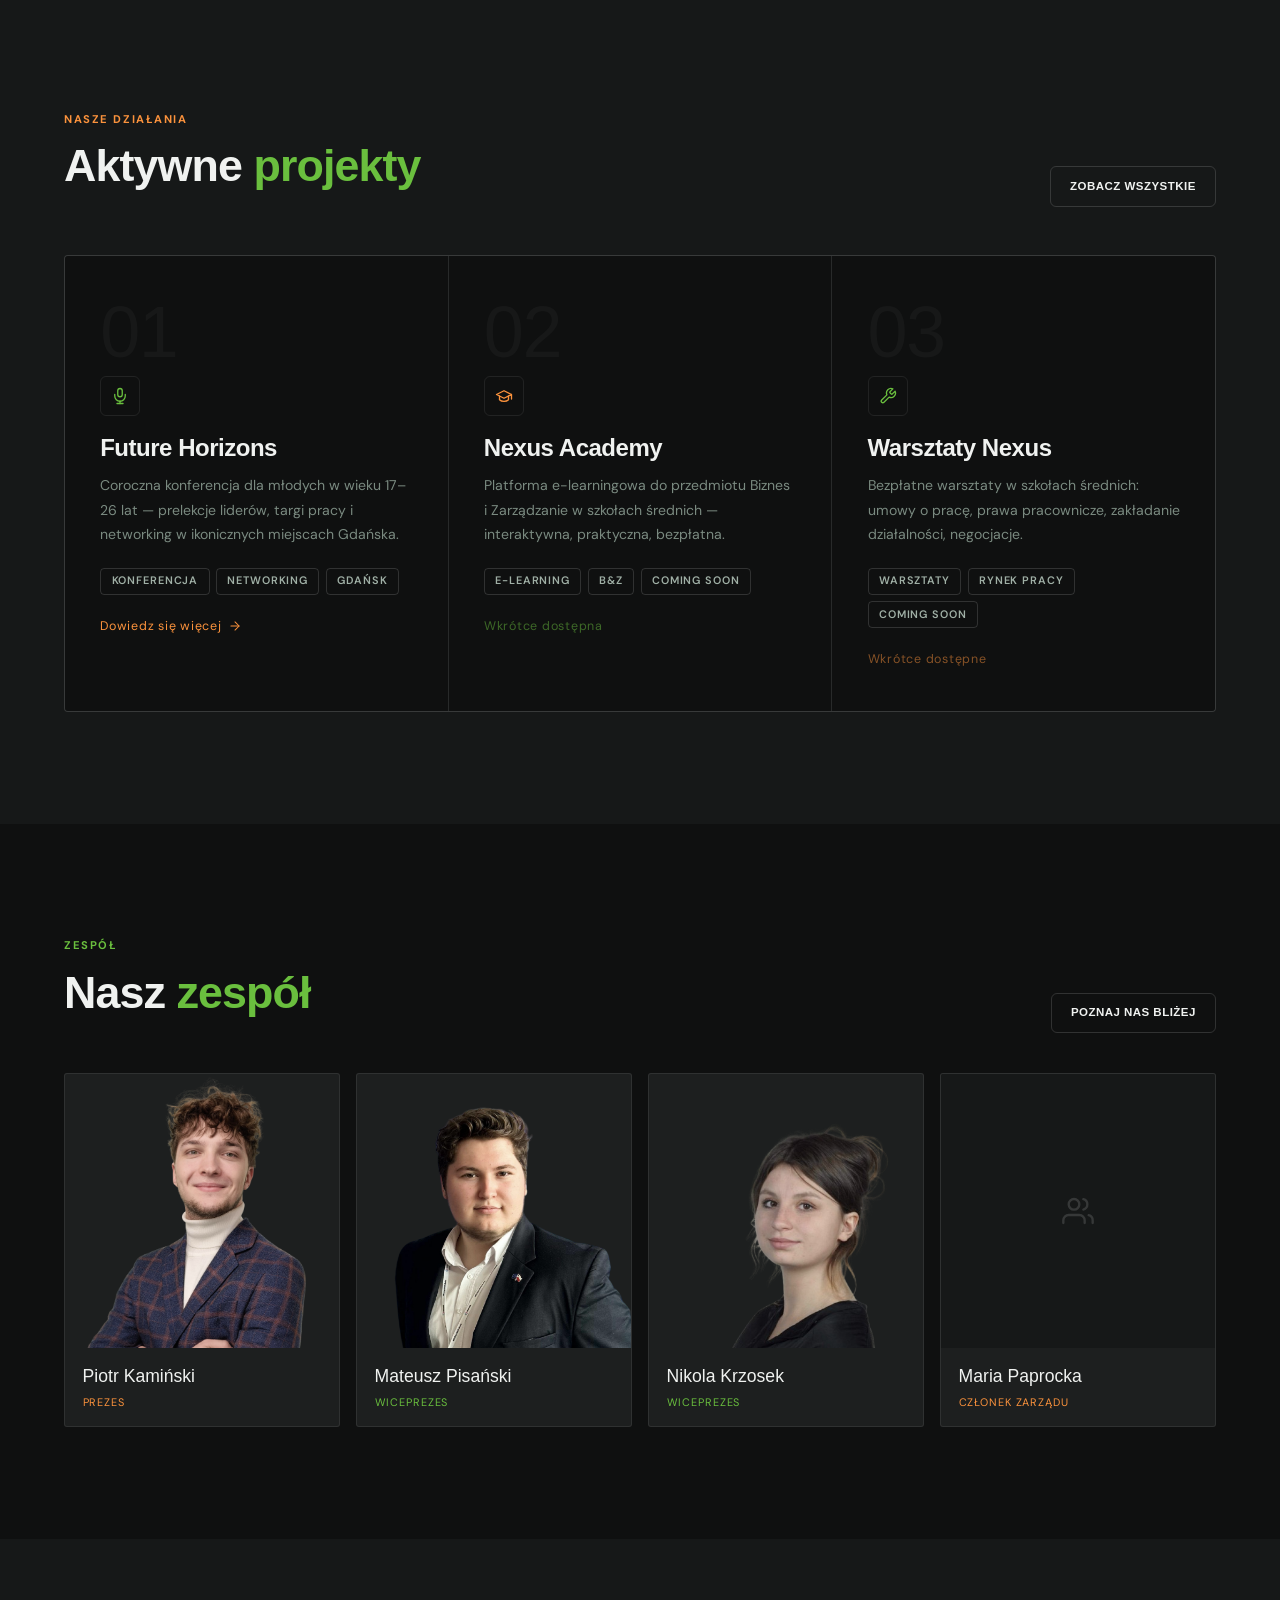
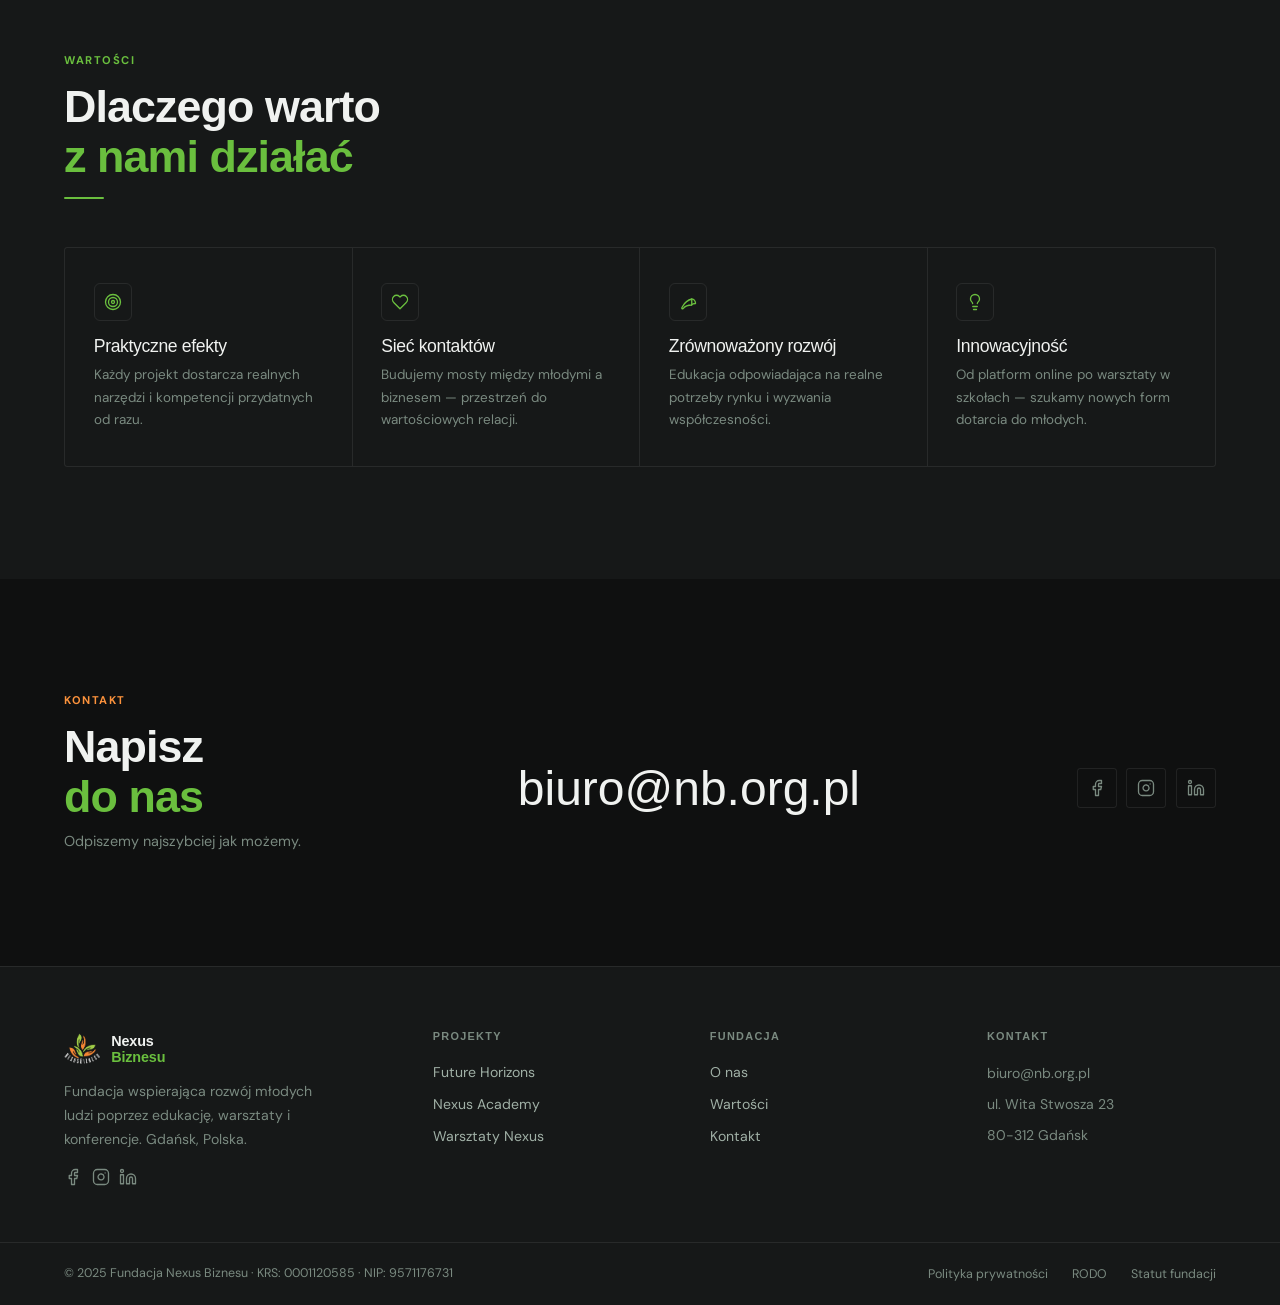
==== commit fe6d88e3: "updated foundation address to ul. Wita Stwosza 23, 80-312 Gdansk Co-Authored-By: Claude <noreply@ant" ====
--- a/index.html
+++ b/index.html
@@ -105,27 +105,27 @@
 </head>
 <body>
 <nav id="navbar">
-  <a href="index.html" class="nav-logo">
+  <a href="/" class="nav-logo">
     <img src="img/logo-light.png" alt="Nexus Biznesu logo" />
     <div class="nav-logo-text">Nexus<br><span>Biznesu</span></div>
   </a>
   <ul class="nav-links">
-    <li><a href="o-nas.html">O nas</a></li>
-    <li><a href="projekty.html">Projekty</a></li>
-    <li><a href="future-horizons.html">Konferencja</a></li>
-    <li><a href="dolacz-do-nas.html">Dołącz do nas</a></li>
-    <li><a href="kontakt.html" class="nav-cta">Kontakt</a></li>
+    <li><a href="o-nas">O nas</a></li>
+    <li><a href="projekty">Projekty</a></li>
+    <li><a href="future-horizons">Konferencja</a></li>
+    <li><a href="dolacz-do-nas">Dołącz do nas</a></li>
+    <li><a href="kontakt" class="nav-cta">Kontakt</a></li>
   </ul>
   <button class="hamburger" id="hamburger" aria-label="Menu" onclick="toggleNav()">
     <span></span><span></span><span></span>
   </button>
 </nav>
 <div class="mobile-menu" id="mobileMenu">
-  <a href="index.html" onclick="closeNav()">Strona główna</a>
-  <a href="o-nas.html" onclick="closeNav()">O nas</a>
-  <a href="projekty.html" onclick="closeNav()">Projekty</a>
-  <a href="future-horizons.html" onclick="closeNav()">Konferencja</a>
-  <a href="kontakt.html" onclick="closeNav()">Kontakt</a>
+  <a href="/" onclick="closeNav()">Strona główna</a>
+  <a href="o-nas" onclick="closeNav()">O nas</a>
+  <a href="projekty" onclick="closeNav()">Projekty</a>
+  <a href="future-horizons" onclick="closeNav()">Konferencja</a>
+  <a href="kontakt" onclick="closeNav()">Kontakt</a>
 </div>
 
 <section id="hero">
@@ -137,8 +137,8 @@
       <h1 class="reveal d1">Kształtujemy<br><em>liderów</em><br>jutra.</h1>
       <p class="hero-desc reveal d2">Wspieramy młodych ludzi w wejściu na rynek pracy przez praktyczną edukację, konferencje i platformy e-learningowe.</p>
       <div class="hero-actions reveal d3">
-        <a href="projekty.html" class="btn btn-green">Nasze projekty</a>
-        <a href="kontakt.html" class="btn btn-ghost">Napisz do nas</a>
+        <a href="projekty" class="btn btn-green">Nasze projekty</a>
+        <a href="kontakt" class="btn btn-ghost">Napisz do nas</a>
       </div>
       <div class="hero-stats reveal d4">
         <div><div class="hero-stat-num">2024</div><div class="hero-stat-label">Rok założenia</div></div>
@@ -161,7 +161,7 @@
       <div class="rule reveal d1"></div>
       <p class="reveal d2">Fundacja Nexus Biznesu powstała w 2024 roku z przekonania, że edukacja biznesowa może wyglądać inaczej. Tworzymy projekty, które trafiają bezpośrednio do szkół średnich i do młodych ludzi wkraczających na rynek pracy.</p>
       <p class="reveal d2">Działamy przy wsparciu Urzędu Marszałkowskiego Województwa Pomorskiego. Nasze konferencje obejmują patronatem Ministerstwo Nauki, Izba Rzemieślnicza i Rzecznik MŚP.</p>
-      <a href="o-nas.html" class="btn btn-ghost reveal d3">Poznaj nasz zespół</a>
+      <a href="o-nas" class="btn btn-ghost reveal d3">Poznaj nasz zespół</a>
     </div>
     <div class="reveal d2">
       <div class="about-quote-card">
@@ -184,7 +184,7 @@
       <span class="section-eyebrow o reveal">Nasze działania</span>
       <h2 class="reveal d1">Aktywne <em>projekty</em></h2>
     </div>
-    <a href="projekty.html" class="btn btn-ghost reveal" style="font-size:.72rem;padding:.6rem 1.2rem;">Zobacz wszystkie</a>
+    <a href="projekty" class="btn btn-ghost reveal" style="font-size:.72rem;padding:.6rem 1.2rem;">Zobacz wszystkie</a>
   </div>
   <div class="projects-grid reveal d1">
     <div class="project-card">
@@ -194,7 +194,7 @@
       <h3>Future Horizons</h3>
       <p>Coroczna konferencja dla młodych w wieku 17–26 lat — prelekcje liderów, targi pracy i networking w ikonicznych miejscach Gdańska.</p>
       <div class="project-tags"><span class="tag">Konferencja</span><span class="tag">Networking</span><span class="tag">Gdańsk</span></div>
-      <a href="future-horizons.html" class="project-link o">Dowiedz się więcej <span class="icon" style="width:14px;height:14px"><svg viewBox="0 0 24 24"><line x1="5" y1="12" x2="19" y2="12"/><polyline points="12 5 19 12 12 19"/></svg></span></a>
+      <a href="future-horizons" class="project-link o">Dowiedz się więcej <span class="icon" style="width:14px;height:14px"><svg viewBox="0 0 24 24"><line x1="5" y1="12" x2="19" y2="12"/><polyline points="12 5 19 12 12 19"/></svg></span></a>
     </div>
     <div class="project-card">
       <div class="project-accent-line green-line"></div>
@@ -223,7 +223,7 @@
       <span class="section-eyebrow reveal">Zespół</span>
       <h2 class="reveal d1">Nasz <em>zespół</em></h2>
     </div>
-    <a href="o-nas.html" class="btn btn-ghost reveal" style="font-size:.72rem;padding:.6rem 1.2rem;">Poznaj nas bliżej</a>
+    <a href="o-nas" class="btn btn-ghost reveal" style="font-size:.72rem;padding:.6rem 1.2rem;">Poznaj nas bliżej</a>
   </div>
   <div class="tt-grid reveal d2">
     <div class="tt-card"><div class="tt-wrap"><img src="img/team_piotr.png" alt="Piotr Kamiński" class="tt-photo" /></div><div class="tt-info"><div class="tt-name">Piotr Kamiński</div><div class="tt-role o">Prezes</div></div></div>
@@ -266,7 +266,7 @@
 <footer>
   <div class="footer-main">
     <div class="footer-brand">
-      <a href="index.html" class="nav-logo">
+      <a href="/" class="nav-logo">
         <img src="img/logo-light.png" alt="Nexus Biznesu" style="height:36px;width:36px" />
         <div class="nav-logo-text" style="font-size:.9rem">Nexus<br><span>Biznesu</span></div>
       </a>
@@ -279,28 +279,28 @@
     </div>
     <div class="footer-col">
       <h5>Projekty</h5>
-      <a href="future-horizons.html">Future Horizons</a>
-      <a href="projekty.html#academy">Nexus Academy</a>
-      <a href="projekty.html#warsztaty">Warsztaty Nexus</a>
+      <a href="future-horizons">Future Horizons</a>
+      <a href="projekty#academy">Nexus Academy</a>
+      <a href="projekty#warsztaty">Warsztaty Nexus</a>
     </div>
     <div class="footer-col">
       <h5>Fundacja</h5>
-      <a href="o-nas.html">O nas</a>
-      <a href="index.html#values">Wartości</a>
-      <a href="kontakt.html">Kontakt</a>
+      <a href="o-nas">O nas</a>
+      <a href="/#values">Wartości</a>
+      <a href="kontakt">Kontakt</a>
     </div>
     <div class="footer-col">
       <h5>Kontakt</h5>
       <p>biuro@nb.org.pl</p>
-      <p>al. Grunwaldzka 5</p>
-      <p>80-236 Gdańsk</p>
+      <p>ul. Wita Stwosza 23</p>
+      <p>80-312 Gdańsk</p>
     </div>
   </div>
   <div class="footer-bottom">
     <p>© 2025 Fundacja Nexus Biznesu · KRS: 0001120585 · NIP: 9571176731</p>
     <div class="footer-legal">
-      <a href="polityka-prywatnosci.html">Polityka prywatności</a>
-      <a href="rodo.html">RODO</a>
+      <a href="polityka-prywatnosci">Polityka prywatności</a>
+      <a href="rodo">RODO</a>
       <a href="https://drive.google.com/file/d/1MvQIoOCnPZ-ViKabMwEKiJpl-vTl_QwC/view?usp=drivesdk" target="_blank" rel="noopener">Statut fundacji</a>
     </div>
   </div>
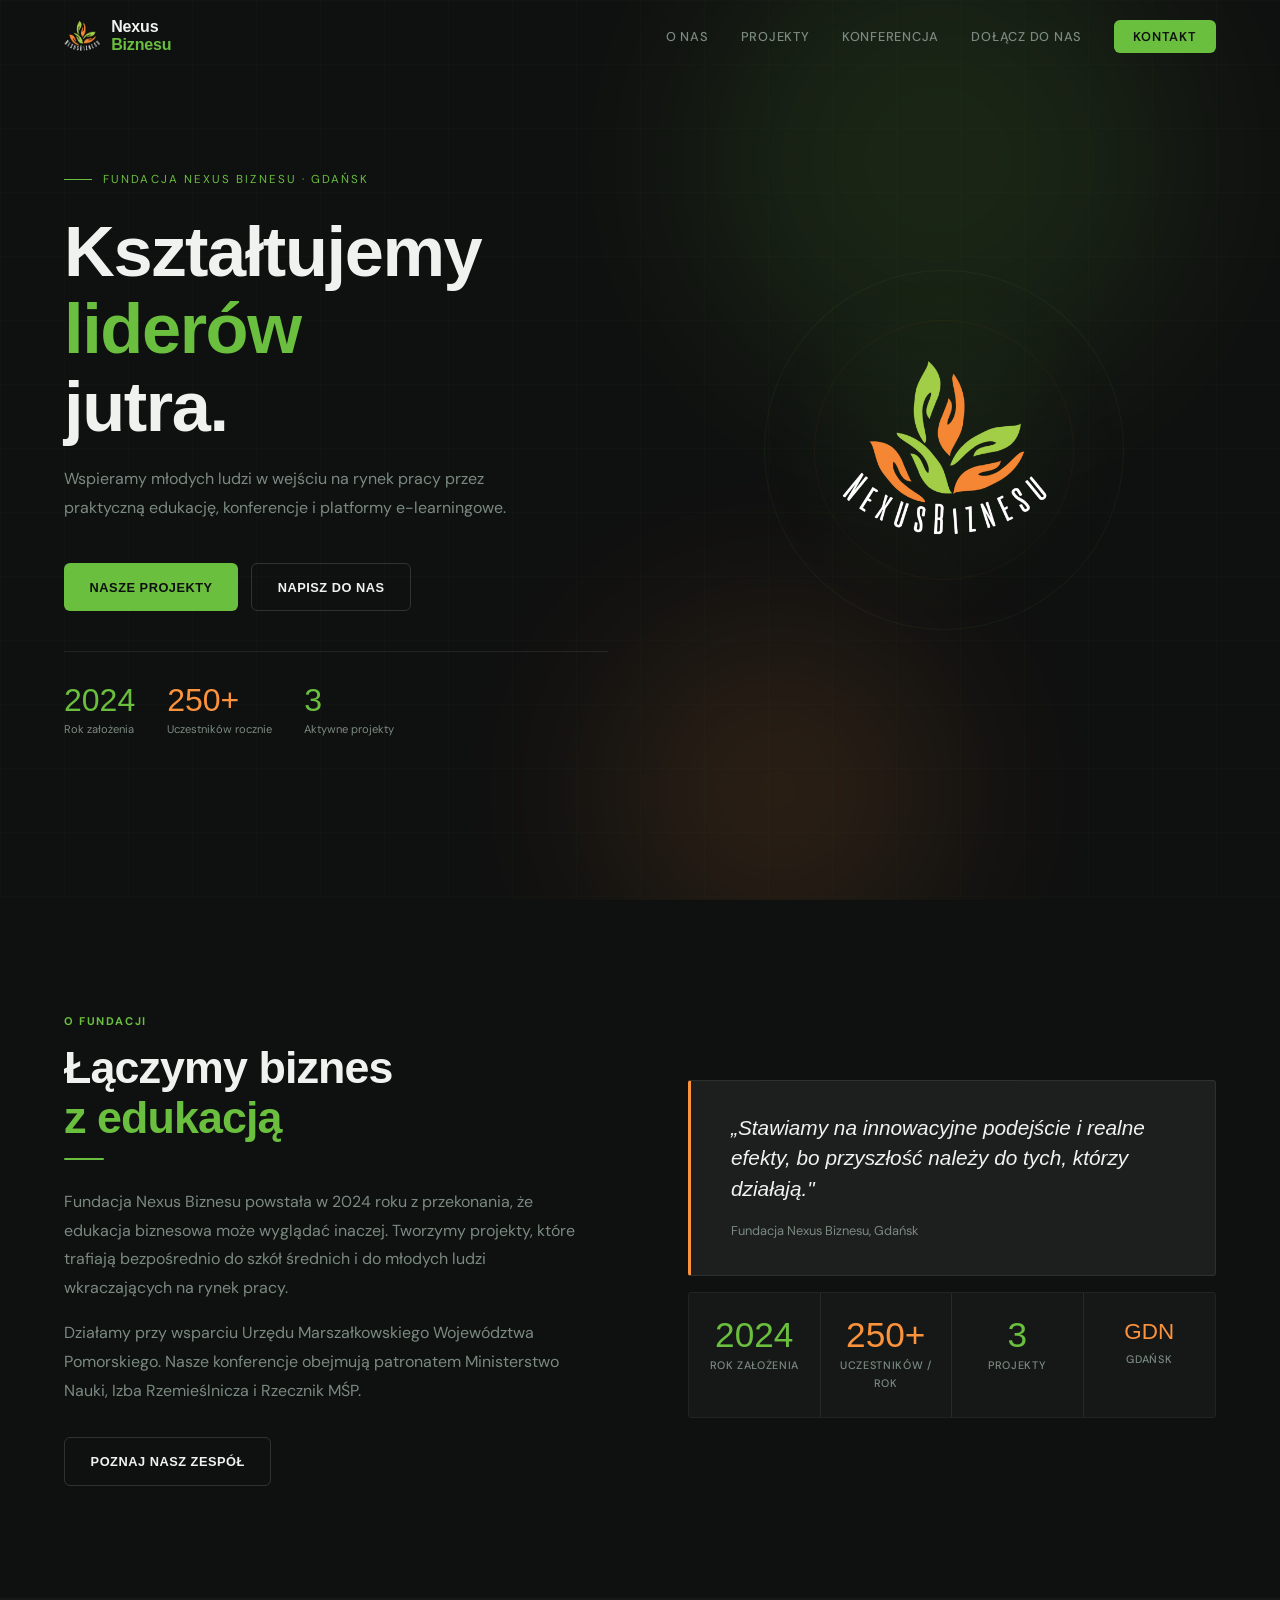
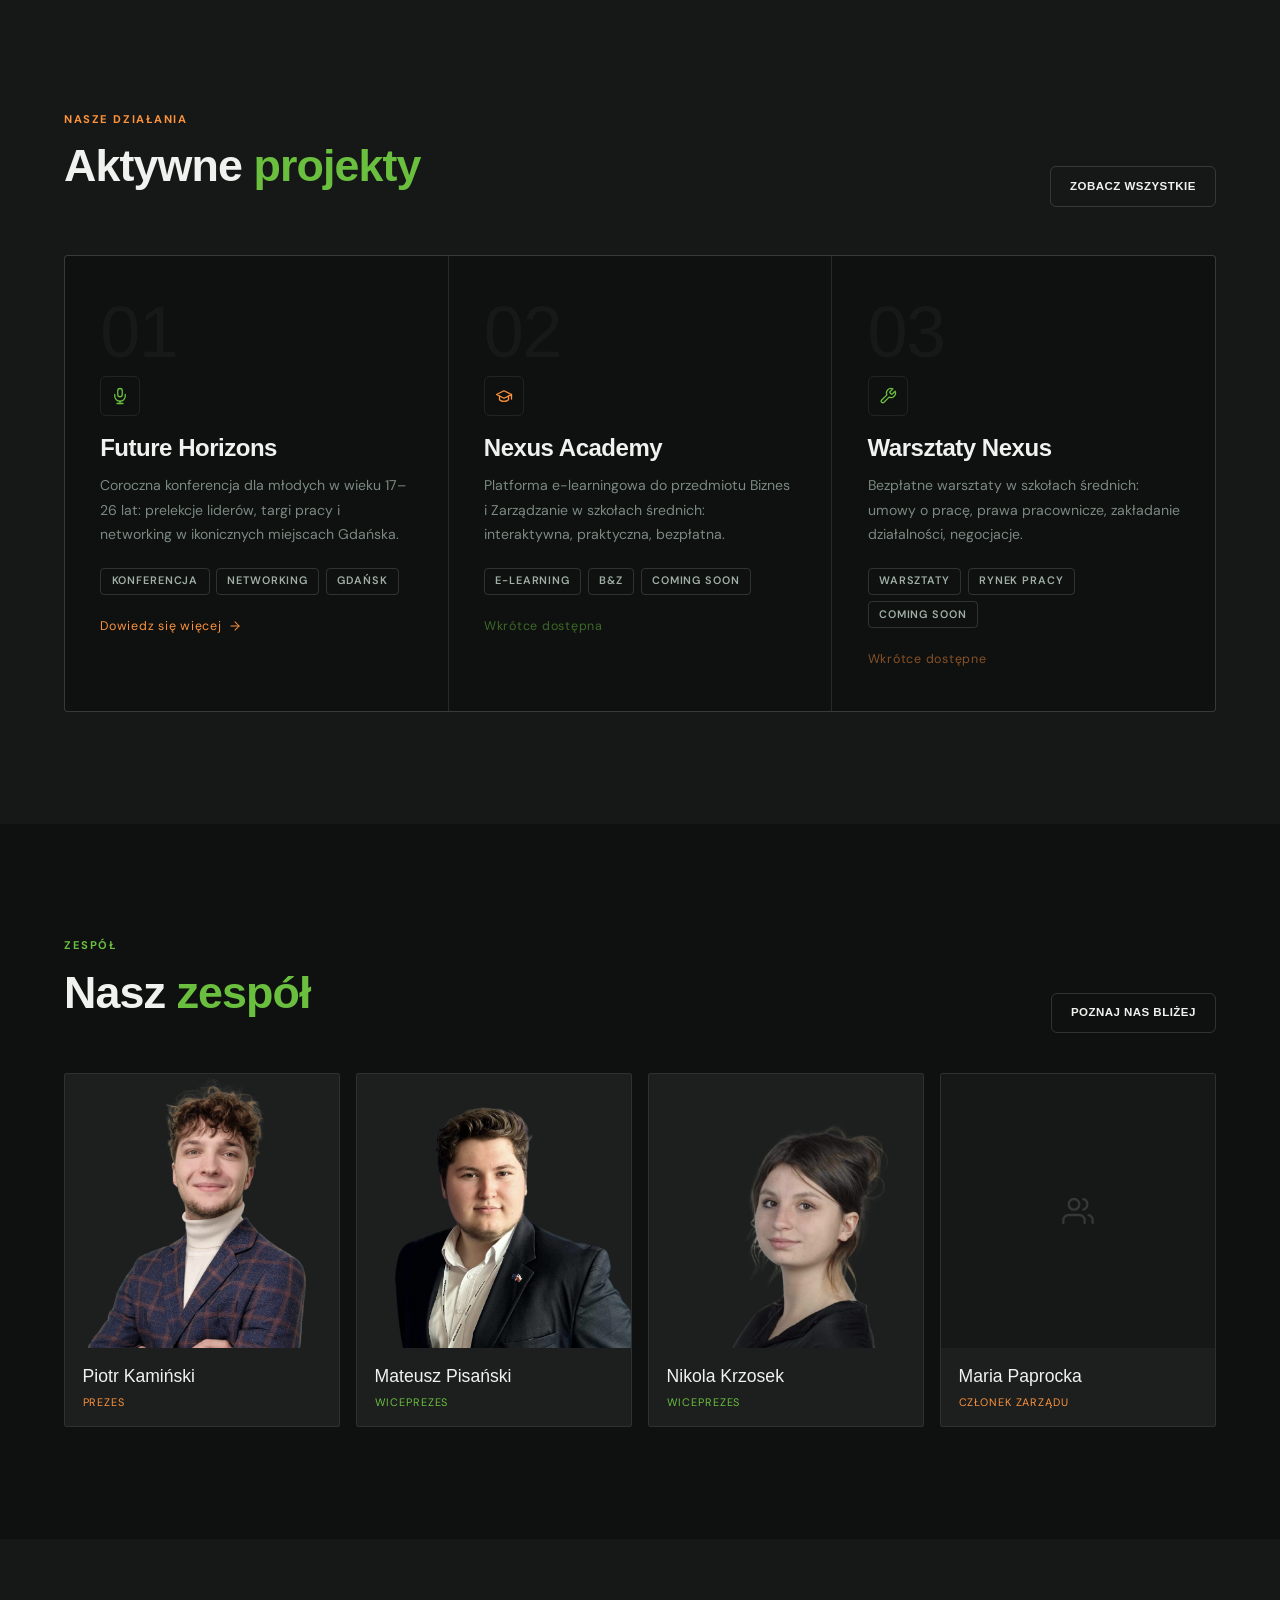
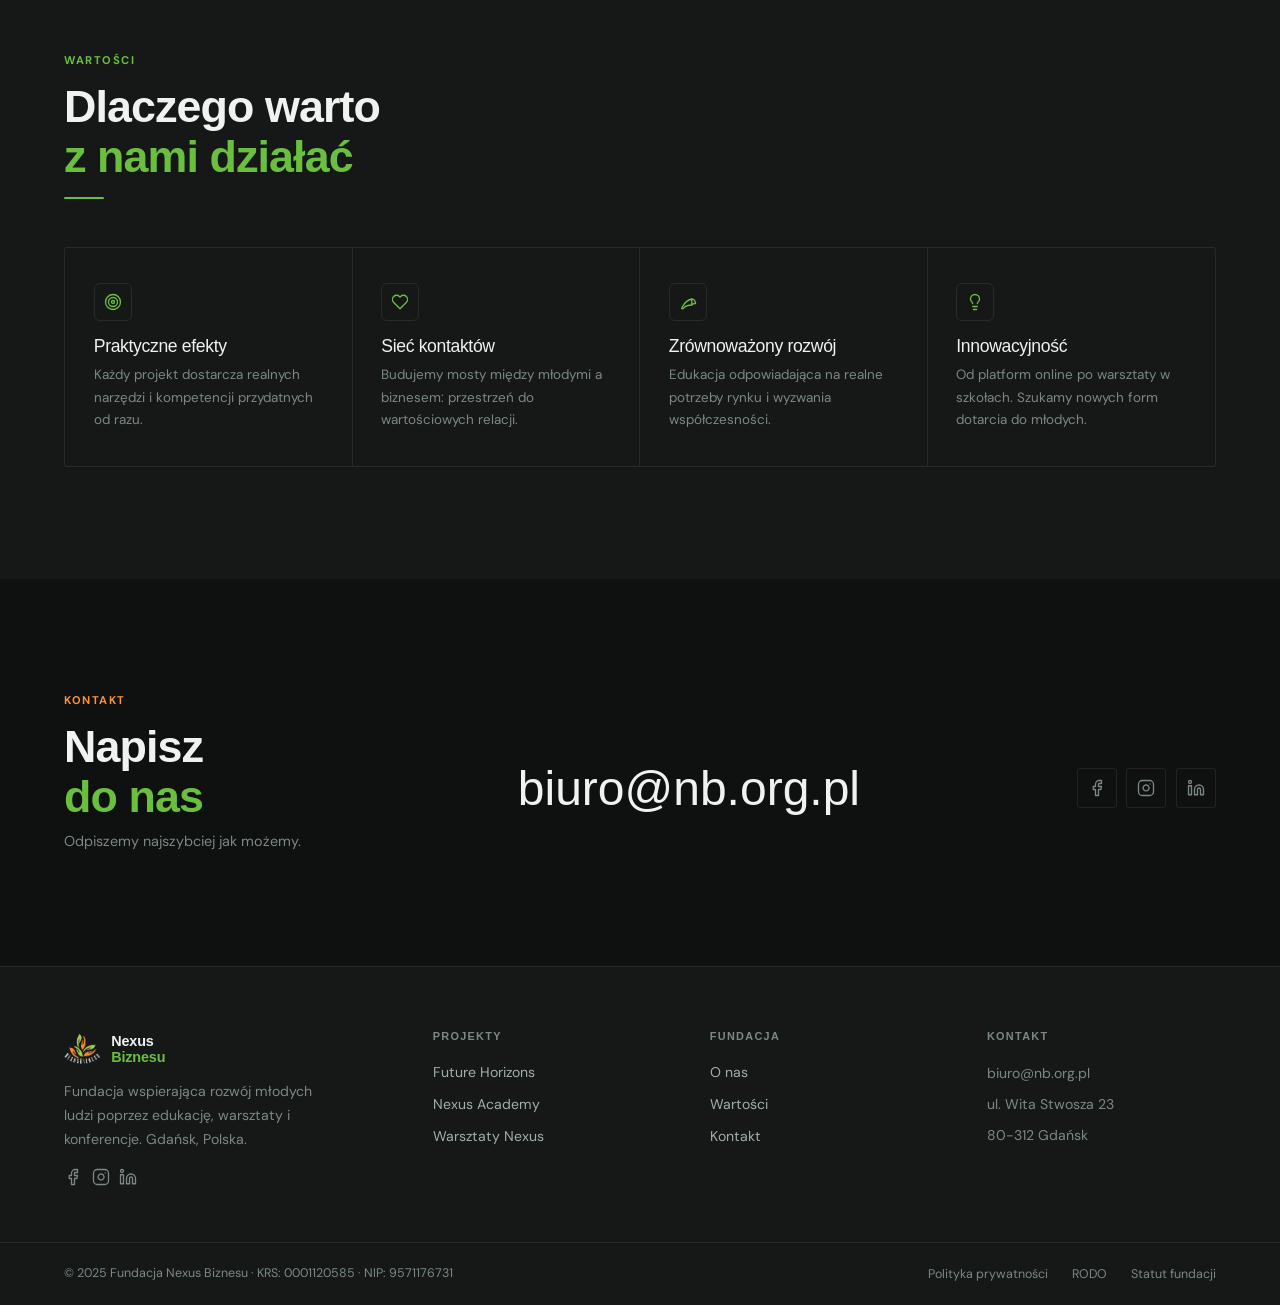
==== commit e42d1190: "replaced em dashes with context-appropriate punctuation Also deduplicated the <title> on index.html." ====
--- a/index.html
+++ b/index.html
@@ -4,7 +4,7 @@
   <meta charset="UTF-8" />
   <meta name="viewport" content="width=device-width, initial-scale=1.0" />
   <meta name="description" content="Kształtujemy liderów jutra poprzez praktyczną edukację, konferencje i warsztaty. Gdańsk." />
-  <title>Fundacja Nexus Biznesu — Fundacja Nexus Biznesu</title>
+  <title>Fundacja Nexus Biznesu</title>
   <link rel="preconnect" href="https://fonts.googleapis.com" />
   <link rel="preconnect" href="https://fonts.gstatic.com" crossorigin />
   <link rel="icon" type="image/png" href="img/logo-light.png" />
@@ -165,8 +165,8 @@
     </div>
     <div class="reveal d2">
       <div class="about-quote-card">
-        <blockquote>„Stawiamy na innowacyjne podejście i realne efekty — bo przyszłość należy do tych, którzy działają."</blockquote>
-        <cite>— Fundacja Nexus Biznesu, Gdańsk</cite>
+        <blockquote>„Stawiamy na innowacyjne podejście i realne efekty, bo przyszłość należy do tych, którzy działają."</blockquote>
+        <cite>Fundacja Nexus Biznesu, Gdańsk</cite>
       </div>
       <div class="stats-row">
         <div class="stat-box"><div class="stat-num">2024</div><div class="stat-lbl">Rok założenia</div></div>
@@ -192,7 +192,7 @@
       <div class="project-num">01</div>
       <div class="project-icon-wrap"><span class="icon" style="width:18px;height:18px"><svg viewBox="0 0 24 24"><rect x="9" y="2" width="6" height="11" rx="3"/><path d="M19 10v2a7 7 0 0 1-14 0v-2"/><line x1="12" y1="19" x2="12" y2="22"/><line x1="8" y1="22" x2="16" y2="22"/></svg></span></div>
       <h3>Future Horizons</h3>
-      <p>Coroczna konferencja dla młodych w wieku 17–26 lat — prelekcje liderów, targi pracy i networking w ikonicznych miejscach Gdańska.</p>
+      <p>Coroczna konferencja dla młodych w wieku 17–26 lat: prelekcje liderów, targi pracy i networking w ikonicznych miejscach Gdańska.</p>
       <div class="project-tags"><span class="tag">Konferencja</span><span class="tag">Networking</span><span class="tag">Gdańsk</span></div>
       <a href="future-horizons" class="project-link o">Dowiedz się więcej <span class="icon" style="width:14px;height:14px"><svg viewBox="0 0 24 24"><line x1="5" y1="12" x2="19" y2="12"/><polyline points="12 5 19 12 12 19"/></svg></span></a>
     </div>
@@ -201,7 +201,7 @@
       <div class="project-num">02</div>
       <div class="project-icon-wrap" style="color:var(--orange)"><span class="icon" style="width:18px;height:18px"><svg viewBox="0 0 24 24"><path d="M22 10v6M2 10l10-5 10 5-10 5z"/><path d="M6 12v5c3 3 9 3 12 0v-5"/></svg></span></div>
       <h3>Nexus Academy</h3>
-      <p>Platforma e-learningowa do przedmiotu Biznes i Zarządzanie w szkołach średnich — interaktywna, praktyczna, bezpłatna.</p>
+      <p>Platforma e-learningowa do przedmiotu Biznes i Zarządzanie w szkołach średnich: interaktywna, praktyczna, bezpłatna.</p>
       <div class="project-tags"><span class="tag">E-learning</span><span class="tag">B&amp;Z</span><span class="tag">Coming soon</span></div>
       <span class="project-link g" style="cursor:default;opacity:.5;">Wkrótce dostępna</span>
     </div>
@@ -241,9 +241,9 @@
   </div>
   <div class="values-grid reveal d2">
     <div class="value-card"><div class="value-icon-wrap"><span class="icon" style="width:18px;height:18px"><svg viewBox="0 0 24 24"><circle cx="12" cy="12" r="10"/><circle cx="12" cy="12" r="6"/><circle cx="12" cy="12" r="2"/></svg></span></div><h4>Praktyczne efekty</h4><p>Każdy projekt dostarcza realnych narzędzi i kompetencji przydatnych od razu.</p></div>
-    <div class="value-card"><div class="value-icon-wrap"><span class="icon" style="width:18px;height:18px"><svg viewBox="0 0 24 24"><path d="M20.42 4.58a5.4 5.4 0 0 0-7.65 0l-.77.78-.77-.78a5.4 5.4 0 0 0-7.65 0C1.46 6.7 1.33 10.28 4 13l8 8 8-8c2.67-2.72 2.54-6.3.42-8.42z"/></svg></span></div><h4>Sieć kontaktów</h4><p>Budujemy mosty między młodymi a biznesem — przestrzeń do wartościowych relacji.</p></div>
+    <div class="value-card"><div class="value-icon-wrap"><span class="icon" style="width:18px;height:18px"><svg viewBox="0 0 24 24"><path d="M20.42 4.58a5.4 5.4 0 0 0-7.65 0l-.77.78-.77-.78a5.4 5.4 0 0 0-7.65 0C1.46 6.7 1.33 10.28 4 13l8 8 8-8c2.67-2.72 2.54-6.3.42-8.42z"/></svg></span></div><h4>Sieć kontaktów</h4><p>Budujemy mosty między młodymi a biznesem: przestrzeń do wartościowych relacji.</p></div>
     <div class="value-card"><div class="value-icon-wrap"><span class="icon" style="width:18px;height:18px"><svg viewBox="0 0 24 24"><path d="M17 8C8 10 5.9 16.17 3.82 19.58A1 1 0 0 0 5 21a1 1 0 0 0 .79-.39C7.81 17.89 11.5 16 17 16V8z"/><path d="M17 8C22 8 22 14 22 14s-4 0-5.34 2"/></svg></span></div><h4>Zrównoważony rozwój</h4><p>Edukacja odpowiadająca na realne potrzeby rynku i wyzwania współczesności.</p></div>
-    <div class="value-card"><div class="value-icon-wrap"><span class="icon" style="width:18px;height:18px"><svg viewBox="0 0 24 24"><line x1="9" y1="18" x2="15" y2="18"/><line x1="10" y1="22" x2="14" y2="22"/><path d="M15.09 14c.18-.98.65-1.74 1.41-2.5A4.65 4.65 0 0 0 18 8 6 6 0 0 0 6 8c0 1 .23 2.23 1.5 3.5A4.61 4.61 0 0 1 8.91 14"/></svg></span></div><h4>Innowacyjność</h4><p>Od platform online po warsztaty w szkołach — szukamy nowych form dotarcia do młodych.</p></div>
+    <div class="value-card"><div class="value-icon-wrap"><span class="icon" style="width:18px;height:18px"><svg viewBox="0 0 24 24"><line x1="9" y1="18" x2="15" y2="18"/><line x1="10" y1="22" x2="14" y2="22"/><path d="M15.09 14c.18-.98.65-1.74 1.41-2.5A4.65 4.65 0 0 0 18 8 6 6 0 0 0 6 8c0 1 .23 2.23 1.5 3.5A4.61 4.61 0 0 1 8.91 14"/></svg></span></div><h4>Innowacyjność</h4><p>Od platform online po warsztaty w szkołach. Szukamy nowych form dotarcia do młodych.</p></div>
   </div>
 </section>
 
@@ -301,7 +301,7 @@
     <div class="footer-legal">
       <a href="polityka-prywatnosci">Polityka prywatności</a>
       <a href="rodo">RODO</a>
-      <a href="https://drive.google.com/file/d/1MvQIoOCnPZ-ViKabMwEKiJpl-vTl_QwC/view?usp=drivesdk" target="_blank" rel="noopener">Statut fundacji</a>
+      <a href="data/NexusBiznesu_statut_tekstJednolity.pdf" target="_blank" rel="noopener">Statut fundacji</a>
     </div>
   </div>
 </footer>
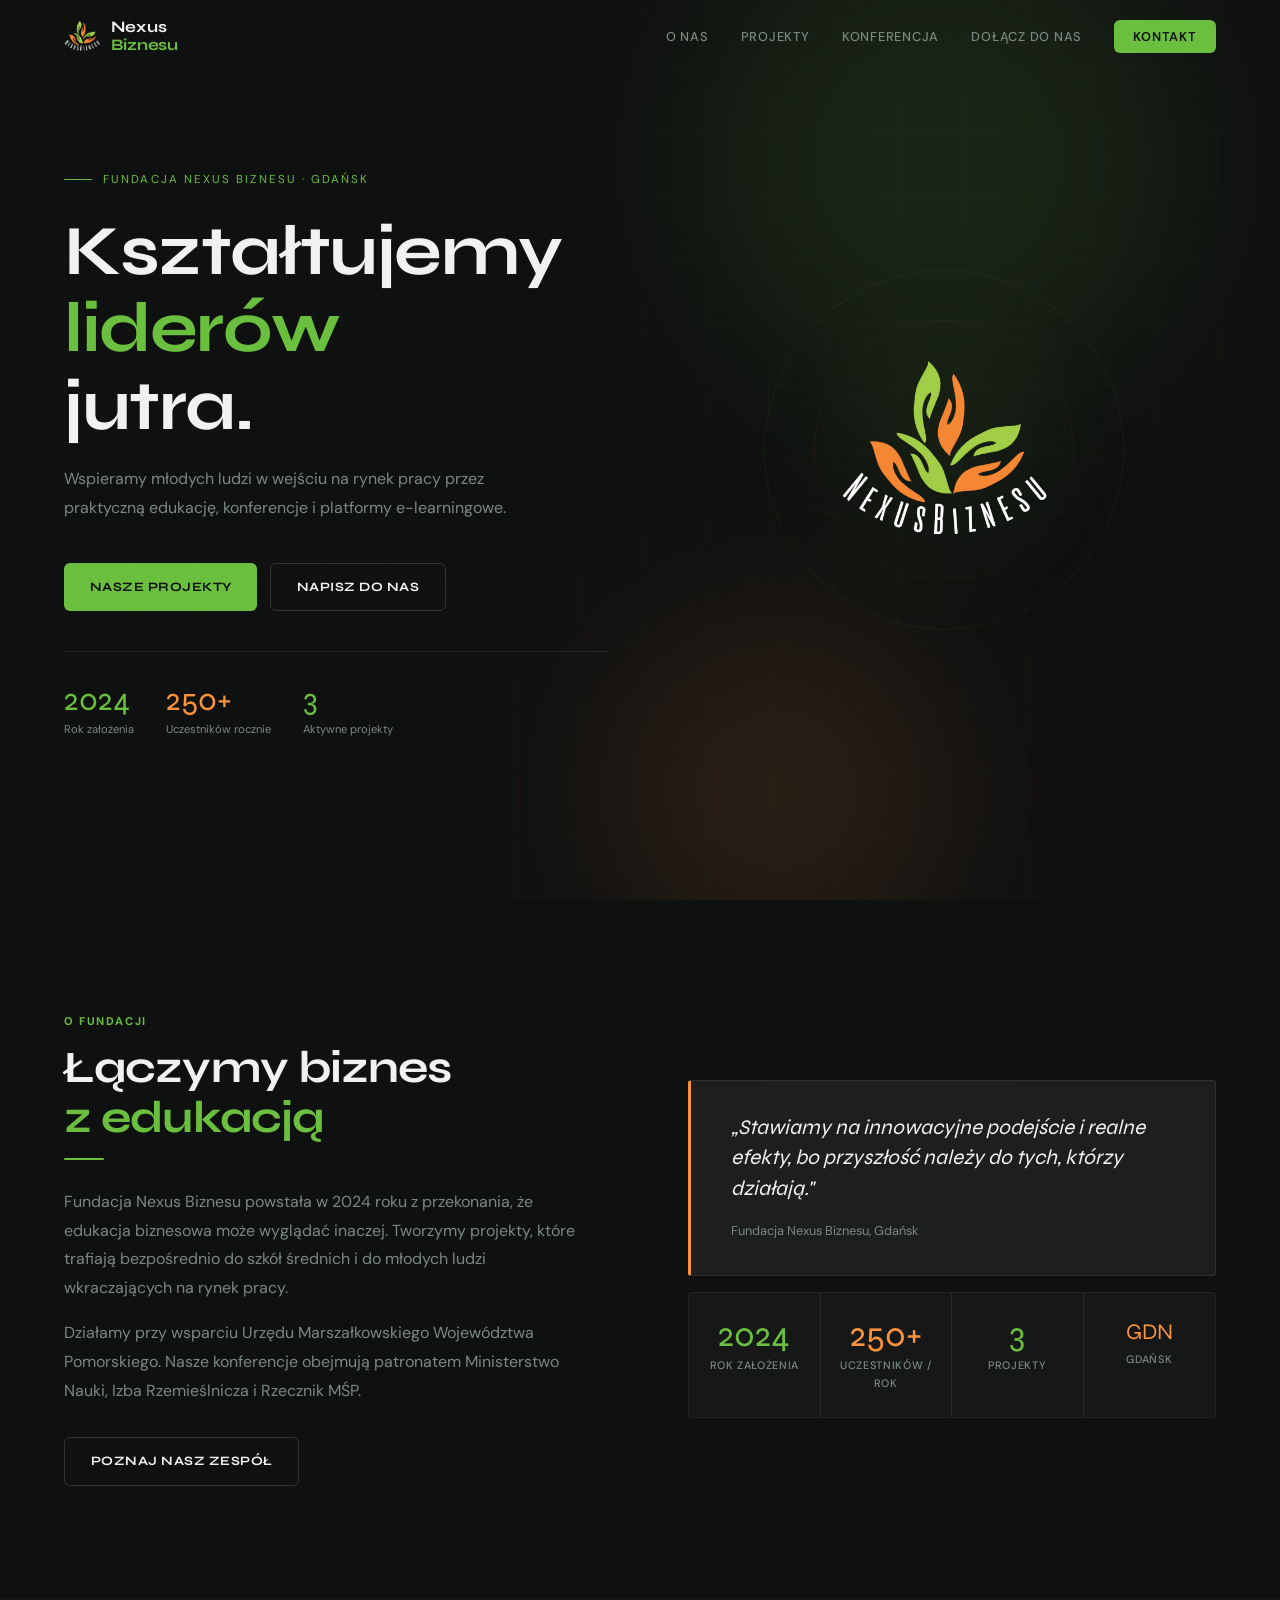
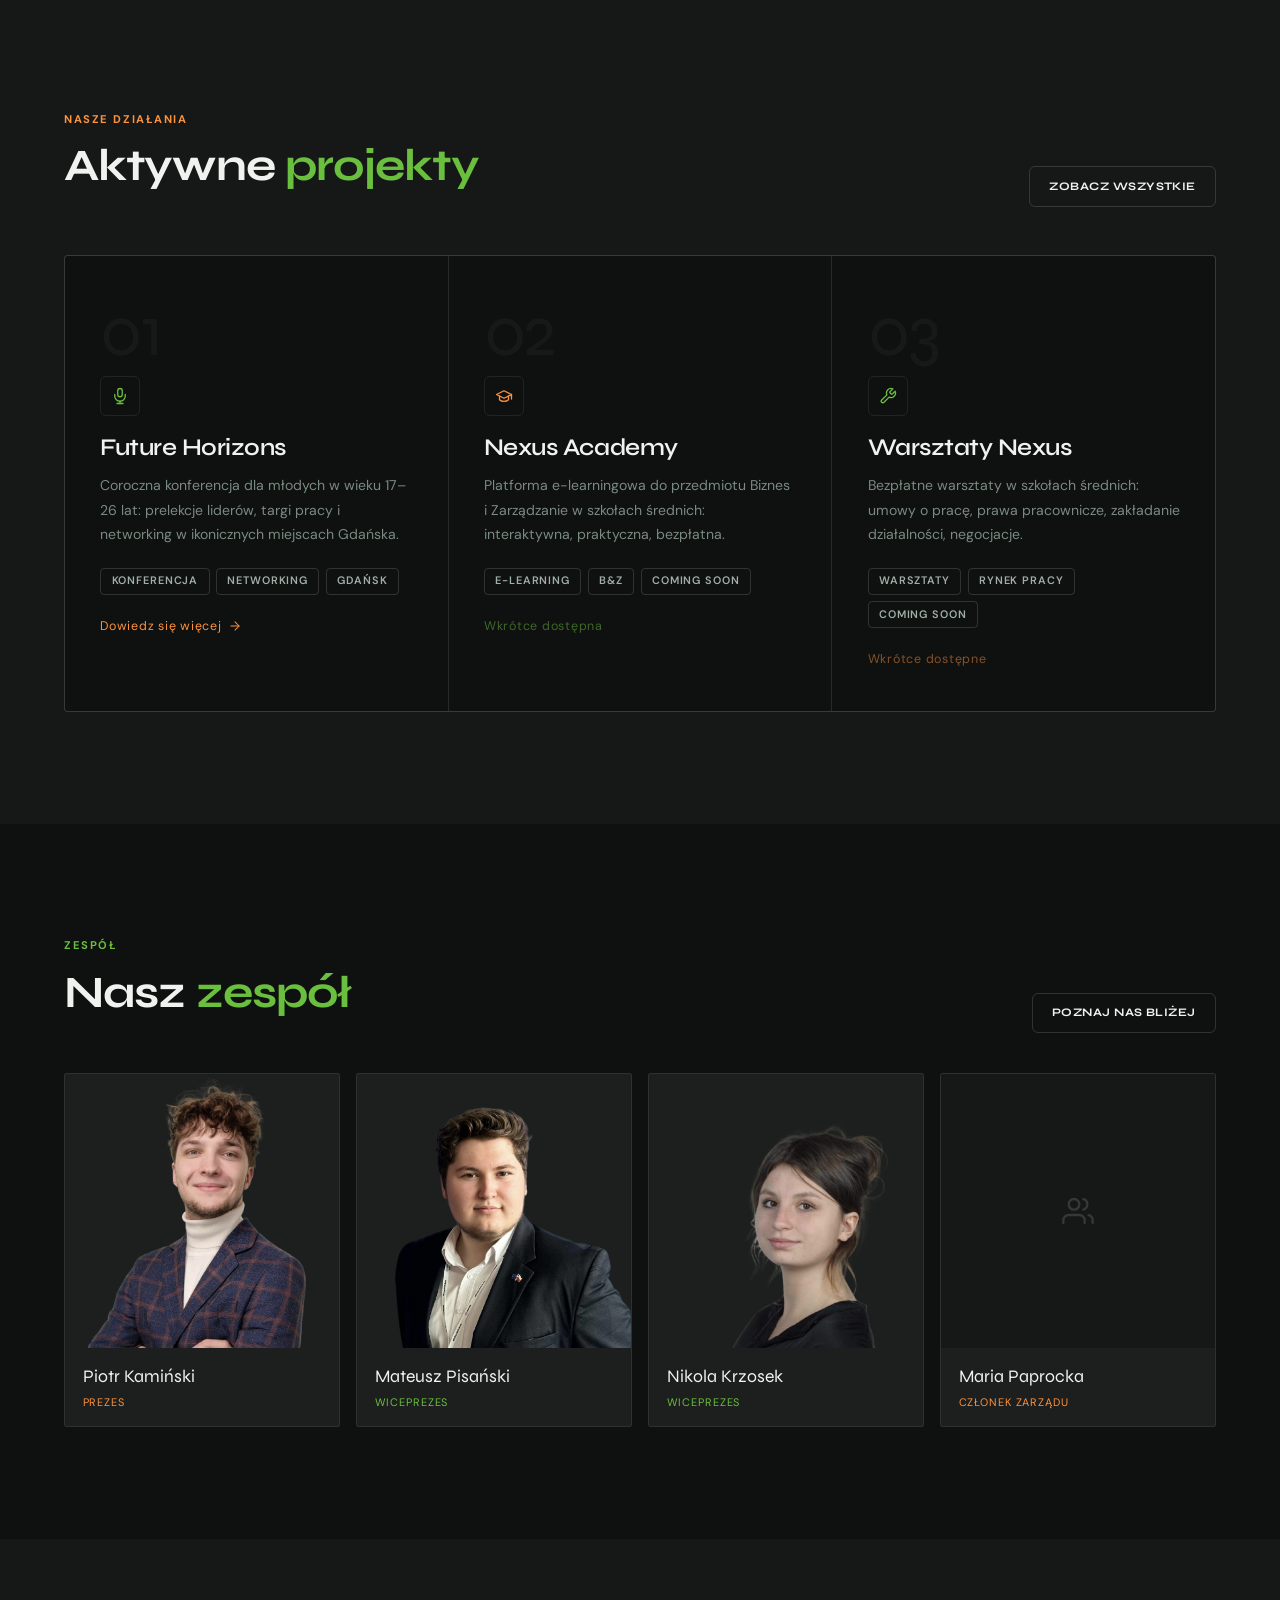
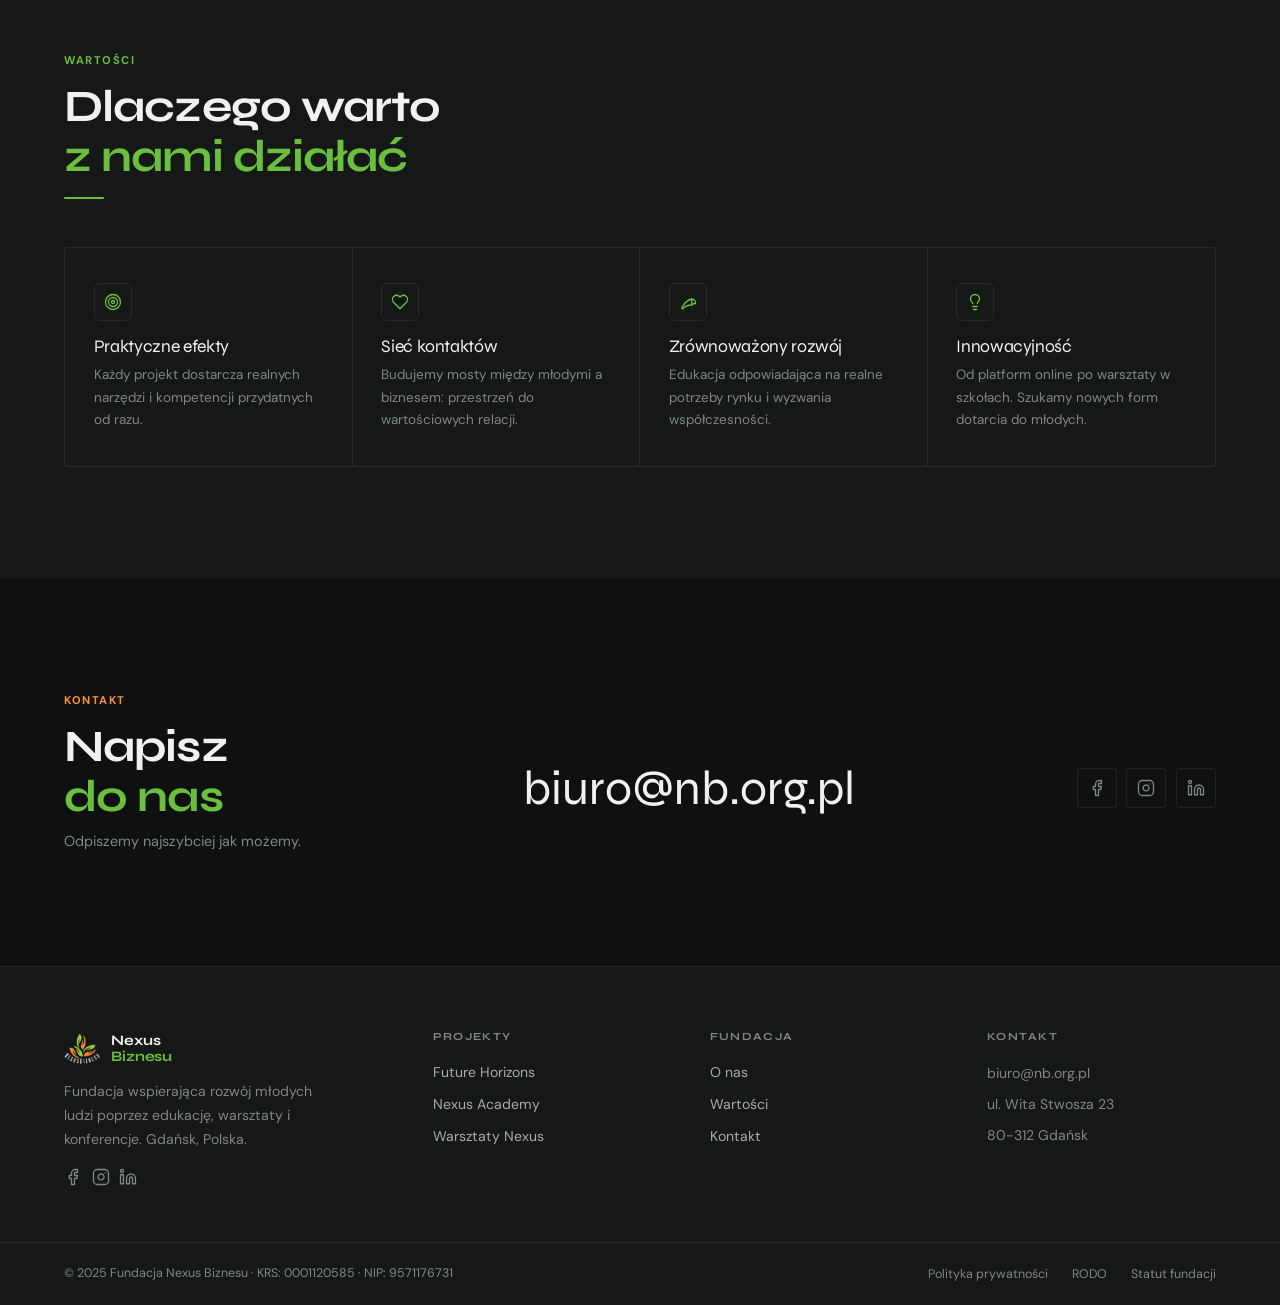
==== commit df76c7e1: "fixed display font missing on 7 pages Seven pages loaded Cormorant Garamond, which no stylesheet ref" ====
--- a/index.html
+++ b/index.html
@@ -9,7 +9,7 @@
   <link rel="preconnect" href="https://fonts.gstatic.com" crossorigin />
   <link rel="icon" type="image/png" href="img/logo-light.png" />
   <link rel="apple-touch-icon" href="img/logo-light.png" />
-  <link href="https://fonts.googleapis.com/css2?family=Cormorant+Garamond:ital,wght@0,300;0,400;0,600;1,300;1,400&family=DM+Sans:opsz,wght@9..40,300;9..40,400;9..40,500&display=swap" rel="stylesheet" />
+  <link href="https://fonts.googleapis.com/css2?family=DM+Sans:opsz,wght@9..40,300..700&family=Syne:wght@400..800&display=swap" rel="stylesheet" />
   <link rel="stylesheet" href="style.css" />
   <style>
 #hero { min-height:100vh; position:relative; display:flex; align-items:center; padding:0 4rem; overflow:hidden; }
